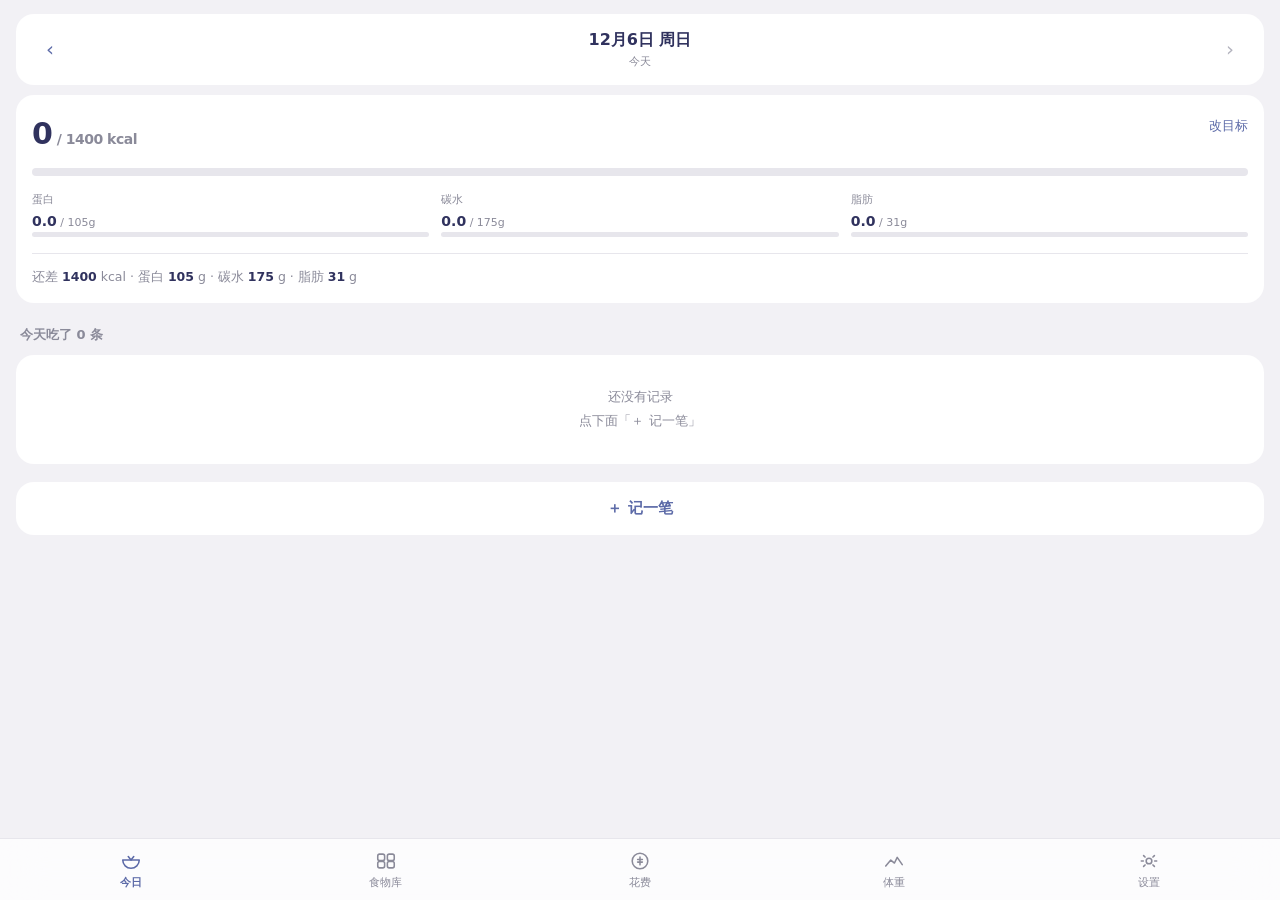
==== index.html @ 5705f9ca "Update index.html" ====
<!DOCTYPE html>
<html lang="zh-CN">
<head>
<meta charset="UTF-8">
<meta name="viewport" content="width=device-width,initial-scale=1,maximum-scale=1,viewport-fit=cover,user-scalable=no">
<meta name="apple-mobile-web-app-capable" content="yes">
<meta name="apple-mobile-web-app-title" content="饮食">
<meta name="theme-color" content="#F2F1F5">
<title>饮食记录</title>
<style>
*{margin:0;padding:0;box-sizing:border-box;-webkit-tap-highlight-color:transparent}
:root{--bg:#F2F1F5;--card:#FFF;--label:#30325E;--sec:#8A8A99;--ter:#B3B3BE;--sep:#E7E6EC;--blue:#5D6BA8;--green:#8FB0A6;--orange:#E9A6B6;--red:#C5637A;--r:18px}
body{background:var(--bg);color:var(--label);font:15px/1.5 -apple-system,BlinkMacSystemFont,"PingFang SC",system-ui,sans-serif;-webkit-font-smoothing:antialiased;padding-bottom:env(safe-area-inset-bottom)}
button,input{font:inherit;-webkit-appearance:none;appearance:none;outline:none;border:none;background:none;color:inherit}
@keyframes in{from{opacity:0;transform:translateY(8px)}to{opacity:1;transform:none}}
@keyframes fade{from{opacity:0}to{opacity:1}}
@keyframes up{from{transform:translateY(100%)}to{transform:none}}
@keyframes popIn{0%{transform:scale(.7);opacity:0}60%{transform:scale(1.06)}100%{transform:scale(1);opacity:1}}
@keyframes riseIn{from{opacity:0;transform:translateY(12px)}to{opacity:1;transform:none}}
@keyframes barGrow{from{width:0}}
@keyframes sweep{from{transform:translateX(-110%)}to{transform:translateX(110%)}}
@keyframes tickIn{0%{transform:scale(.3);opacity:0}55%{transform:scale(1.15)}100%{transform:scale(1);opacity:1}}
@keyframes draw{to{stroke-dashoffset:0}}
.page{display:none;padding:calc(env(safe-area-inset-top) + 14px) 16px 120px}
.page.on{display:block;animation:in .3s cubic-bezier(.22,1,.36,1)}
.tabbar{position:fixed;left:0;right:0;bottom:0;z-index:900;display:flex;padding:6px 4px calc(6px + env(safe-area-inset-bottom));background:rgba(255,255,255,.74);backdrop-filter:blur(22px) saturate(180%);-webkit-backdrop-filter:blur(22px) saturate(180%);border-top:.5px solid var(--sep)}
.tab{flex:1;font-size:11px;color:var(--sec);padding:5px 0 3px;display:flex;flex-direction:column;align-items:center;gap:3px;transition:color .2s}
.tab svg{width:22px;height:22px;fill:none;stroke:currentColor;stroke-width:1.7;stroke-linecap:round;stroke-linejoin:round}
.tab.on{color:var(--blue);font-weight:600}
.tab.on svg{animation:popIn .32s cubic-bezier(.22,1,.36,1)}
.card{background:var(--card);border-radius:var(--r);padding:16px}
.sec{font-size:13px;font-weight:600;color:var(--sec);margin:22px 4px 10px}
.item{background:var(--card);border-radius:var(--r);padding:14px 16px;margin-bottom:10px}
.ih{display:flex;justify-content:space-between;align-items:baseline;gap:10px}
.nm{font-size:16px;font-weight:600;overflow:hidden;text-overflow:ellipsis;white-space:nowrap}
.rt{font-size:15px;font-weight:600;color:var(--blue);font-variant-numeric:tabular-nums;flex-shrink:0}
.sub{font-size:12.5px;color:var(--sec);margin-top:6px;line-height:1.7}
.sub b{color:var(--label)}
.num{font-variant-numeric:tabular-nums}
.addbtn{margin:18px 0 0;padding:15px;text-align:center;background:var(--card);border-radius:var(--r);color:var(--blue);font-weight:600;transition:transform .16s cubic-bezier(.22,1,.36,1)}
.addbtn:active{transform:scale(.94)}
.empty{padding:30px 16px;text-align:center;font-size:13px;color:var(--sec);line-height:1.9}
.list{border-radius:var(--r);overflow:hidden;background:var(--card)}
.bar{height:8px;border-radius:4px;background:var(--sep);overflow:hidden}
.bar>i{display:block;height:100%;border-radius:4px;background:var(--blue);position:relative;overflow:hidden;animation:barGrow .95s cubic-bezier(.22,1,.36,1)}
.bar>i::after{content:'';position:absolute;inset:0;background:linear-gradient(90deg,transparent,rgba(255,255,255,.6),transparent);animation:sweep .95s cubic-bezier(.22,1,.36,1) forwards}
.bar.s{height:5px;border-radius:3px}
.bar.s>i{border-radius:3px}
.mask{position:fixed;inset:0;z-index:999;background:rgba(48,50,94,.28);backdrop-filter:blur(7px);-webkit-backdrop-filter:blur(7px);display:flex;align-items:flex-end;animation:fade .2s}
.mask.center{align-items:center;justify-content:center}
.sheet{width:100%;max-height:90vh;overflow-y:auto;background:var(--bg);border-radius:24px 24px 0 0;animation:up .32s cubic-bezier(.22,1,.36,1);padding-bottom:calc(28px + env(safe-area-inset-bottom))}
.sh{position:sticky;top:0;z-index:2;background:var(--bg);display:flex;justify-content:space-between;align-items:center;padding:16px 18px 10px;font-size:16px}
.sh .t{font-weight:600}
.sh .s{color:var(--blue);font-weight:600}
.sh [data-close]{color:var(--sec)}
.sb{padding:6px 16px 10px}
.dlg{background:var(--bg);border-radius:20px;padding:20px;width:82%;max-width:330px;animation:popIn .28s cubic-bezier(.22,1,.36,1)}
.dlg h3{margin:0 0 16px;font-size:16px}
.dbtns{display:flex;gap:10px;margin-top:18px}
.dbtns button{flex:1;border-radius:12px;padding:13px;background:var(--card);color:var(--sec);transition:transform .16s}
.dbtns button:active{transform:scale(.95)}
.dbtns button.p{background:var(--blue);color:#fff;font-weight:600}
.f{margin-bottom:14px;flex:1;min-width:0}
.f label{display:block;font-size:12px;color:var(--sec);margin:0 0 6px 4px}
.f input{width:100%;background:var(--card);border-radius:12px;padding:12px 14px;font-size:16px;font-variant-numeric:tabular-nums}
.f input::placeholder{color:var(--ter)}
.row{display:flex;gap:10px}
.seg{display:flex;background:var(--card);border-radius:12px;padding:3px}
.seg button{flex:1;padding:9px;border-radius:10px;font-size:15px;color:var(--sec);transition:all .2s}
.seg button.on{background:var(--blue);color:#fff;font-weight:600}
.chips{display:flex;flex-wrap:wrap;gap:8px}
.chip{padding:8px 13px;border-radius:20px;background:var(--card);font-size:13.5px;border:1.5px solid transparent;transition:all .2s}
.chip.on{border-color:var(--blue);color:var(--blue);font-weight:600}
.chip:active{transform:scale(.94)}
.danger{margin-top:22px;padding:14px;text-align:center;color:var(--red);background:var(--card);border-radius:14px;font-weight:600;transition:transform .16s}
.danger:active{transform:scale(.97)}
.dbar{position:relative;display:flex;align-items:center;justify-content:space-between;background:var(--card);border-radius:var(--r);padding:10px 12px;margin-bottom:10px}
.dbar button{font-size:20px;color:var(--blue);width:44px;height:36px}
.dbar button:disabled{color:var(--ter)}
.dbar .d{position:relative;flex:1;text-align:center;font-size:16px;font-weight:600;padding:4px 0}
.dbar .d small{display:block;font-size:11px;color:var(--sec);font-weight:400;margin-top:2px}
.dbar .d input{position:absolute;inset:0;opacity:0;width:100%;height:100%}
.big{font-size:30px;font-weight:600;font-variant-numeric:tabular-nums;letter-spacing:-.5px;animation:popIn .5s cubic-bezier(.22,1,.36,1)}
.goal{font-size:14px;color:var(--sec)}
.mac{display:flex;gap:12px;margin-top:16px}
.mac>div{flex:1;min-width:0}
.mac .t{font-size:11px;color:var(--sec)}
.mac .v{font-size:14px;font-weight:600;margin-top:3px;font-variant-numeric:tabular-nums}
.mac .v em{font-style:normal;font-size:11px;color:var(--sec);font-weight:400}
.swipe{position:relative;overflow:hidden;border-bottom:1px solid var(--sep)}
.list .swipe:last-child{border-bottom:none}
.swipe .db{position:absolute;right:0;top:0;bottom:0;width:80px;background:var(--red);color:#fff;display:flex;align-items:center;justify-content:center;font-size:14px;font-weight:600}
.srow{position:relative;background:var(--card);padding:14px 16px;display:flex;justify-content:space-between;align-items:center;gap:10px;transition:transform .22s cubic-bezier(.22,1,.36,1),background .16s;touch-action:pan-y}
.srow:active{background:rgba(0,0,0,.022)}
.srow .l{min-width:0;flex:1}
.srow .l .n{font-size:15px;font-weight:500;overflow:hidden;text-overflow:ellipsis;white-space:nowrap}
.srow .l .s{font-size:12px;color:var(--sec);margin-top:3px;font-variant-numeric:tabular-nums}
.srow .r{text-align:right;flex-shrink:0}
.srow .r .k{font-size:15px;font-weight:600;font-variant-numeric:tabular-nums}
.srow .r .g{font-size:11px;color:var(--sec)}
.sum{display:flex;gap:12px;margin-bottom:10px}
.sum>div{flex:1;background:var(--card);border-radius:var(--r);padding:16px}
.sum .k{font-size:12px;color:var(--sec)}
.sum .v{font-size:22px;font-weight:600;margin-top:4px;font-variant-numeric:tabular-nums}
.list .swipe,.item,.sum>div{animation:riseIn .42s cubic-bezier(.22,1,.36,1) both}
.tk{display:flex;align-items:center;justify-content:center;width:22px;height:22px;border-radius:50%;background:rgba(255,255,255,.18);animation:tickIn .3s cubic-bezier(.22,1,.36,1);flex-shrink:0}
.tk svg{width:13px;height:13px;fill:none;stroke:#fff;stroke-width:2.4;stroke-linecap:round;stroke-linejoin:round}
.tk svg path{stroke-dasharray:26;stroke-dashoffset:26;animation:draw .4s .1s cubic-bezier(.22,1,.36,1) forwards}
</style>
</head>
<body>
<section class="page on" id="pg-meal"><div id="mealApp"></div></section>
<section class="page" id="pg-food"><div id="foodApp"></div></section>
<section class="page" id="pg-cost"><div id="costApp"></div></section>
<section class="page" id="pg-weight"><div id="weightApp"></div></section>
<section class="page" id="pg-set"><div id="setApp"></div></section>
<nav class="tabbar">
<button class="tab on" data-pg="meal"><svg viewBox="0 0 24 24"><path d="M3 11h18a9 9 0 0 1-18 0Z"/><path d="M9 7.2 12 11l3-3.8"/></svg>今日</button>
<button class="tab" data-pg="food"><svg viewBox="0 0 24 24"><rect x="3" y="4.5" width="7.5" height="7" rx="2"/><rect x="13.5" y="4.5" width="7.5" height="7" rx="2"/><rect x="3" y="12.5" width="7.5" height="7" rx="2"/><rect x="13.5" y="12.5" width="7.5" height="7" rx="2"/></svg>食物库</button>
<button class="tab" data-pg="cost"><svg viewBox="0 0 24 24"><circle cx="12" cy="12" r="8.5"/><path d="M12 7.8v8.4M9.4 10.3h5.2M9.4 13.2h5.2"/></svg>花费</button>
<button class="tab" data-pg="weight"><svg viewBox="0 0 24 24"><path d="M3 17.5 8.5 11l4 3.2L15.5 8 21 16"/></svg>体重</button>
<button class="tab" data-pg="set"><svg viewBox="0 0 24 24"><circle cx="12" cy="12" r="3.1"/><path d="M3.6 12h2.2M18.2 12h2.2M6.1 6.1l1.6 1.6M16.3 16.3l1.6 1.6M17.9 6.1l-1.6 1.6M7.7 16.3l-1.6 1.6"/></svg>设置</button>
</nav>
<script>
const $=(s,r)=>(r||document).querySelector(s),$$=(s,r)=>[...(r||document).querySelectorAll(s)];
const num=v=>{const n=parseFloat(v);return isFinite(n)?n:0};
const esc=s=>String(s==null?'':s).replace(/[&<>"']/g,c=>({'&':'&amp;','<':'&lt;','>':'&gt;','"':'&quot;',"'":'&#39;'}[c]));
const uid=p=>(p||'x')+Date.now().toString(36)+Math.random().toString(36).slice(2,6);
const iso=d=>d.getFullYear()+'-'+String(d.getMonth()+1).padStart(2,'0')+'-'+String(d.getDate()).padStart(2,'0');
const TODAY=()=>iso(new Date());
const addDays=(s,n)=>{const d=new Date(s+'T00:00:00');d.setDate(d.getDate()+n);return iso(d)};
const pISO=s=>{const a=s.split('-').map(Number);return new Date(a[0],a[1]-1,a[2])};
const WD='日一二三四五六';
const LS={g(k,d){try{const v=JSON.parse(localStorage.getItem('diet::'+k));return v==null?d:v}catch(e){return d}},s(k,v){try{localStorage.setItem('diet::'+k,JSON.stringify(v))}catch(e){}}};
const DEF=[{n:'米饭(熟)',k:116,p:2.6,c:25.9,f:0.3},{n:'鸡胸肉',k:133,p:24.6,c:1,f:3},{n:'鸡蛋',k:144,p:13.3,c:2.8,f:8.8},{n:'全麦面包',k:265,p:9,c:49,f:3.2}];
const DB={foods:LS.g('foods',null),logs:LS.g('logs',[]),cost:LS.g('cost',[]),weights:LS.g('weights',[]),target:LS.g('target',null),profile:LS.g('profile',null)};
if(!Array.isArray(DB.foods)||!DB.foods.length){DB.foods=DEF.map(f=>Object.assign({id:uid('f'),fav:false},f));LS.s('foods',DB.foods)}
if(!DB.target)DB.target={kcal:1400,protein:105,carb:175,fat:31};
if(!DB.profile)DB.profile={height:160,age:25,sex:'f',act:8,minutes:0};

function toast(m,ms){ms=ms||1600;const e=document.createElement('div');e.innerHTML='<span class="tk"><svg viewBox="0 0 24 24"><path d="M5 12.5 10 17.5 19 7.5"/></svg></span>'+esc(m);e.style.cssText='position:fixed;left:50%;bottom:100px;transform:translateX(-50%);z-index:2000;display:flex;align-items:center;gap:9px;background:rgba(48,50,94,.92);color:#fff;font-size:14px;padding:10px 18px 10px 12px;border-radius:22px;max-width:80%;pointer-events:none;animation:riseIn .28s cubic-bezier(.22,1,.36,1)';document.body.appendChild(e);setTimeout(()=>{e.style.transition='opacity .25s';e.style.opacity='0'},ms-250);setTimeout(()=>e.remove(),ms)}
function sheet(html){const m=document.createElement('div');m.className='mask';m.innerHTML='<div class="sheet">'+html+'</div>';document.body.appendChild(m);const close=()=>m.remove();m.onclick=e=>{if(e.target===m)close()};$$('[data-close]',m).forEach(b=>b.onclick=close);return{el:m,close,q:s=>m.querySelector(s),qa:s=>$$(s,m)}}
function dlg(html){const m=document.createElement('div');m.className='mask center';m.innerHTML='<div class="dlg">'+html+'</div>';document.body.appendChild(m);const close=()=>m.remove();m.onclick=e=>{if(e.target===m)close()};$$('[data-close]',m).forEach(b=>b.onclick=close);return{el:m,close,q:s=>m.querySelector(s)}}
function swipe(el){let x0=0,y0=0,dx=0,op=false,lk=null;el.addEventListener('touchstart',e=>{if(window.__row&&window.__row!==el)window.__row.style.transform='';x0=e.touches[0].clientX;y0=e.touches[0].clientY;dx=0;lk=null;el.style.transition='none'},{passive:true});el.addEventListener('touchmove',e=>{const mx=e.touches[0].clientX-x0,my=e.touches[0].clientY-y0;if(lk===null)lk=Math.abs(mx)>Math.abs(my)+3?'x':'y';if(lk!=='x')return;dx=Math.max(-96,Math.min(0,op?mx-80:mx));el.style.transform='translateX('+dx+'px)'},{passive:true});el.addEventListener('touchend',()=>{el.style.transition='';op=dx<-40;el.style.transform=op?'translateX(-80px)':'';window.__row=op?el:(window.__row===el?null:window.__row)})}
function go(pg){$$('.page').forEach(p=>p.classList.toggle('on',p.id==='pg-'+pg));$$('.tab').forEach(b=>b.classList.toggle('on',b.dataset.pg===pg));({meal:renderMeal,food:renderFood,cost:renderCost,weight:renderWeight,set:renderSet}[pg]||function(){})();scrollTo(0,0)}
$$('.tab').forEach(b=>b.onclick=()=>go(b.dataset.pg));
let __prevK=0;
function animateBig(){const el=$('#mealApp .big');if(!el||!el.firstChild)return;const node=el.firstChild,to=parseFloat(node.nodeValue);if(!isFinite(to))return;const from=__prevK;__prevK=to;if(Math.abs(to-from)<1)return;const t0=performance.now(),dur=550;(function step(now){const p=Math.min(1,(now-t0)/dur),e=1-Math.pow(1-p,3);node.nodeValue=String(Math.round(from+(to-from)*e));if(p<1)requestAnimationFrame(step);else node.nodeValue=String(Math.round(to))})(t0)}
function stagger(){$$('.list .swipe,.item,.sum>div').forEach((el,i)=>{el.style.animationDelay=Math.min(i*30,280)+'ms'})}

let mDate=TODAY();
const of=d=>DB.logs.filter(l=>l.date===d);
function tot(d){const t={k:0,p:0,c:0,f:0};of(d).forEach(l=>{const r=num(l.gram)/100;t.k+=num(l.k)*r;t.p+=num(l.p)*r;t.c+=num(l.c)*r;t.f+=num(l.f)*r});return t}
function macCell(n,v,g,c){const p=g>0?Math.min(100,v/g*100):0;return '<div><div class="t">'+n+'</div><div class="v">'+v.toFixed(1)+'<em> / '+g+'g</em></div><div class="bar s"><i style="width:'+p+'%;background:'+c+'"></i></div></div>'}
function renderMeal(){
  const b=$('#mealApp');if(!b)return;if(window.__row){window.__row.style.transform='';window.__row=null}
  const t=DB.target,tt=tot(mDate),L=of(mDate),d=pISO(mDate),isT=mDate===TODAY();
  const pc=(a,c)=>c>0?Math.min(100,a/c*100):0;
  b.innerHTML='<div class="dbar"><button id="pv">‹</button><div class="d">'+(d.getMonth()+1)+'月'+d.getDate()+'日 周'+WD[d.getDay()]+'<small>'+(isT?'今天':'补录中')+'</small><input type="date" id="dp" value="'+mDate+'" max="'+TODAY()+'"></div><button id="nx"'+(isT?' disabled':'')+'>›</button></div>'
  +'<div class="card"><div style="display:flex;justify-content:space-between;align-items:flex-start"><div class="big">'+tt.k.toFixed(0)+'<span class="goal"> / '+t.kcal+' kcal</span></div><button id="etgt" style="color:var(--blue);font-size:12.5px;padding:6px 0 6px 10px">改目标</button></div>'
  +'<div class="bar" style="margin-top:12px"><i style="width:'+pc(tt.k,t.kcal)+'%;background:'+(tt.k>t.kcal?'var(--red)':'var(--blue)')+'"></i></div>'
  +'<div class="mac">'+macCell('蛋白',tt.p,t.protein,'var(--blue)')+macCell('碳水',tt.c,t.carb,'var(--green)')+macCell('脂肪',tt.f,t.fat,'var(--orange)')+'</div>'
  +'<div class="sub" style="margin-top:16px;padding-top:12px;border-top:1px solid var(--sep)">还差 <b>'+Math.max(0,t.kcal-tt.k).toFixed(0)+'</b> kcal · 蛋白 <b>'+Math.max(0,t.protein-tt.p).toFixed(0)+'</b> g · 碳水 <b>'+Math.max(0,t.carb-tt.c).toFixed(0)+'</b> g · 脂肪 <b>'+Math.max(0,t.fat-tt.f).toFixed(0)+'</b> g</div></div>'
  +'<div class="sec">'+(isT?'今天':'这天')+'吃了 '+L.length+' 条</div><div class="list">'
  +(L.length?L.map(l=>{const r=num(l.gram)/100;return '<div class="swipe"><div class="db" data-del="'+l.id+'">删除</div><div class="srow" data-r="'+l.id+'"><div class="l"><div class="n">'+esc(l.name)+'</div><div class="s">'+num(l.gram)+'g · 蛋白 '+(num(l.p)*r).toFixed(1)+' · 碳水 '+(num(l.c)*r).toFixed(1)+' · 脂肪 '+(num(l.f)*r).toFixed(1)+'</div></div><div class="r"><div class="k">'+(num(l.k)*r).toFixed(0)+'</div><div class="g">kcal</div></div></div></div>'}).join(''):'<div class="empty">还没有记录<br>点下面「＋ 记一笔」</div>')
  +'</div><div class="addbtn" id="madd">＋ 记一笔</div>';
  $('#pv').onclick=()=>{mDate=addDays(mDate,-1);renderMeal()};
  const nx=$('#nx');if(nx)nx.onclick=()=>{const n=addDays(mDate,1);if(n<=TODAY()){mDate=n;renderMeal()}};
  $('#dp').onchange=e=>{if(e.target.value&&e.target.value<=TODAY()){mDate=e.target.value;renderMeal()}};
  $('#madd').onclick=()=>mealEditor(null);$('#etgt').onclick=tgtEditor;
  $$('[data-del]',b).forEach(e=>e.onclick=()=>{DB.logs=DB.logs.filter(x=>x.id!==e.dataset.del);LS.s('logs',DB.logs);renderMeal();toast('已删除')});
  $$('.srow',b).forEach(e=>{swipe(e);e.onclick=()=>{if(!window.__row)mealEditor(e.dataset.r)}});
  stagger();animateBig();
}
function mealEditor(id){
  const ed=id?DB.logs.find(x=>x.id===id):null,d=ed||{name:'',gram:'',k:'',p:'',c:'',f:''};
  const ch=DB.foods.slice().sort((a,b)=>(b.fav?1:0)-(a.fav?1:0)).slice(0,12);
  const s=sheet('<div class="sh"><button data-close>取消</button><span class="t">'+(ed?'编辑记录':'记一笔')+'</span><span class="s" id="ok">保存</span></div><div class="sb">'
  +(ch.length?'<div class="f"><label>食物库（点一下自动填）</label><div class="chips">'+ch.map(f=>'<div class="chip" data-f="'+f.id+'">'+esc(f.n)+'</div>').join('')+'</div></div>':'')
  +'<div class="f"><label>吃了什么</label><input id="a_name" placeholder="名称" value="'+esc(d.name)+'"></div>'
  +'<div class="f"><label>克数</label><input id="a_gram" type="number" inputmode="decimal" placeholder="150" value="'+esc(d.gram)+'"></div>'
  +'<div class="sec" style="margin:16px 4px 10px">每 100g 营养</div>'
  +'<div class="row"><div class="f"><label>热量 kcal</label><input id="a_k" type="number" inputmode="decimal" value="'+esc(d.k)+'"></div><div class="f"><label>蛋白 g</label><input id="a_p" type="number" inputmode="decimal" value="'+esc(d.p)+'"></div></div>'
  +'<div class="row"><div class="f"><label>碳水 g</label><input id="a_c" type="number" inputmode="decimal" value="'+esc(d.c)+'"></div><div class="f"><label>脂肪 g</label><input id="a_f" type="number" inputmode="decimal" value="'+esc(d.f)+'"></div></div>'
  +(ed?'<div class="danger" id="del">删除这条记录</div>':'<div class="chips" style="margin-top:2px"><div class="chip on" id="keep">✓ 存进食物库</div></div>')+'</div>');
  let keep=true,pid=null;
  const kp=$('#keep',s.el);if(kp)kp.onclick=()=>{keep=!keep;kp.classList.toggle('on',keep)};
  s.qa('.chip[data-f]').forEach(c=>c.onclick=()=>{s.qa('.chip[data-f]').forEach(x=>x.classList.remove('on'));c.classList.add('on');const f=DB.foods.find(x=>x.id===c.dataset.f);if(!f)return;pid=f.id;s.q('#a_name').value=f.n;s.q('#a_k').value=num(f.k);s.q('#a_p').value=num(f.p);s.q('#a_c').value=num(f.c);s.q('#a_f').value=num(f.f);if(!s.q('#a_gram').value)s.q('#a_gram').value=100});
  $('#ok',s.el).onclick=()=>{
    const name=s.q('#a_name').value.trim()||'未命名',gram=num(s.q('#a_gram').value);
    if(gram<=0){s.q('#a_gram').focus();toast('填一下克数');return}
    const o={id:ed?ed.id:uid('m'),date:ed?ed.date:mDate,name:name,gram:gram,k:num(s.q('#a_k').value),p:num(s.q('#a_p').value),c:num(s.q('#a_c').value),f:num(s.q('#a_f').value)};
    if(ed)DB.logs[DB.logs.findIndex(x=>x.id===ed.id)]=o;else DB.logs.push(o);
    if(!ed&&keep&&!pid){const ex=DB.foods.find(x=>x.n===name);if(ex){ex.k=o.k;ex.p=o.p;ex.c=o.c;ex.f=o.f}else DB.foods.push({id:uid('f'),n:name,k:o.k,p:o.p,c:o.c,f:o.f,fav:false})}
    LS.s('logs',DB.logs);LS.s('foods',DB.foods);s.close();renderMeal();toast(ed?'已保存':'已记下')};
  const dl=$('#del',s.el);if(dl)dl.onclick=()=>{DB.logs=DB.logs.filter(x=>x.id!==ed.id);LS.s('logs',DB.logs);s.close();renderMeal();toast('已删除')};
}
function tgtEditor(){
  const t=DB.target;
  const s=dlg('<h3>每日目标</h3><div class="f"><label>热量 kcal</label><input id="t_k" type="number" inputmode="decimal" value="'+t.kcal+'"></div>'
  +'<div class="row"><div class="f"><label>蛋白 g</label><input id="t_p" type="number" inputmode="decimal" value="'+t.protein+'"></div><div class="f"><label>碳水 g</label><input id="t_c" type="number" inputmode="decimal" value="'+t.carb+'"></div></div>'
  +'<div class="f"><label>脂肪 g</label><input id="t_f" type="number" inputmode="decimal" value="'+t.fat+'"></div>'
  +'<div class="dbtns"><button data-close>取消</button><button class="p" id="ok">保存</button></div>');
  $('#ok',s.el).onclick=()=>{DB.target={kcal:num(s.q('#t_k').value)||1400,protein:num(s.q('#t_p').value)||105,carb:num(s.q('#t_c').value)||175,fat:num(s.q('#t_f').value)||31};LS.s('target',DB.target);s.close();renderMeal();toast('目标已更新')};
}

let fq='';
function renderFood(){
  const b=$('#foodApp');if(!b)return;if(window.__row){window.__row.style.transform='';window.__row=null}
  b.innerHTML='<div style="margin-bottom:14px"><input id="fq" placeholder="搜索食物" value="'+esc(fq)+'" style="width:100%;background:var(--card);border-radius:14px;padding:13px 16px;font-size:16px"></div><div class="sec" id="fc"></div><div class="list" id="fl"></div><div class="addbtn" id="fadd">＋ 添加食物</div>';
  $('#fq',b).oninput=e=>{fq=e.target.value;paintFood()};
  $('#fadd',b).onclick=()=>foodEditor(null);
  paintFood();
}
function paintFood(){
  const q=fq.trim().toLowerCase();let L=DB.foods.slice();
  if(q)L=L.filter(f=>String(f.n||'').toLowerCase().indexOf(q)>=0);
  L.sort((a,b)=>(b.fav?1:0)-(a.fav?1:0)||String(a.n).localeCompare(String(b.n),'zh'));
  $('#fc').textContent=q?'找到 '+L.length+' 种':'共 '+DB.foods.length+' 种 ｜ 收藏 '+DB.foods.filter(f=>f.fav).length;
  const w=$('#fl');
  if(!L.length){w.innerHTML='<div class="empty">没找到<br>换个词，或点下面添加</div>';return}
  w.innerHTML=L.map(f=>'<div class="swipe"><div class="db" data-del="'+f.id+'">删除</div><div class="srow" data-r="'+f.id+'"><div class="l"><div class="n">'+(f.fav?'★ ':'')+esc(f.n)+'</div><div class="s">蛋白 '+num(f.p)+' · 碳水 '+num(f.c)+' · 脂肪 '+num(f.f)+'</div></div><div class="r"><div class="k">'+num(f.k)+'</div><div class="g">kcal/100g</div></div></div></div>').join('');
  $$('[data-del]',w).forEach(e=>e.onclick=()=>{DB.foods=DB.foods.filter(x=>x.id!==e.dataset.del);LS.s('foods',DB.foods);renderFood();toast('已删除')});
  $$('.srow',w).forEach(e=>{swipe(e);e.onclick=()=>{if(!window.__row)foodEditor(e.dataset.r)}});
  stagger();
}
function foodEditor(id){
  const ed=id?DB.foods.find(f=>f.id===id):null,d=ed||{n:'',k:'',p:'',c:'',f:'',fav:false},fv=v=>(v==null||v==='')?'':v;
  const s=sheet('<div class="sh"><button data-close>取消</button><span class="t">'+(ed?'编辑食物':'添加食物')+'</span><span class="s" id="ok">保存</span></div><div class="sb">'
  +'<div class="f"><label>名称</label><input id="e_n" placeholder="燕麦片" value="'+esc(d.n)+'"></div>'
  +'<div class="sec" style="margin:16px 4px 10px">每 100g 营养</div>'
  +'<div class="row"><div class="f"><label>热量 kcal</label><input id="e_k" type="number" inputmode="decimal" value="'+fv(d.k)+'"></div><div class="f"><label>蛋白 g</label><input id="e_p" type="number" inputmode="decimal" value="'+fv(d.p)+'"></div></div>'
  +'<div class="row"><div class="f"><label>碳水 g</label><input id="e_c" type="number" inputmode="decimal" value="'+fv(d.c)+'"></div><div class="f"><label>脂肪 g</label><input id="e_f" type="number" inputmode="decimal" value="'+fv(d.f)+'"></div></div>'
  +'<div class="chips" style="margin-top:2px"><div class="chip'+(d.fav?' on':'')+'" id="fav">★ 收藏</div></div>'
  +(ed?'<div class="danger" id="del">删除食物</div>':'')+'</div>');
  let fav=!!d.fav;$('#fav',s.el).onclick=()=>{fav=!fav;$('#fav',s.el).classList.toggle('on',fav)};
  $('#ok',s.el).onclick=()=>{const name=s.q('#e_n').value.trim();if(!name){s.q('#e_n').focus();toast('填个名称');return}const o={id:ed?ed.id:uid('f'),n:name,k:num(s.q('#e_k').value),p:num(s.q('#e_p').value),c:num(s.q('#e_c').value),f:num(s.q('#e_f').value),fav:fav};if(ed)DB.foods[DB.foods.findIndex(x=>x.id===ed.id)]=o;else DB.foods.push(o);LS.s('foods',DB.foods);s.close();renderFood();toast(ed?'已保存':'已添加')};
  const dl=$('#del',s.el);if(dl)dl.onclick=()=>{DB.foods=DB.foods.filter(x=>x.id!==ed.id);LS.s('foods',DB.foods);s.close();renderFood();toast('已删除')};
}

function calc(it){const pg=num(it.packGram),pcn=num(it.packCount)||1,daily=num(it.dailyGram),total=pg*pcn;const unit=it.priceMode==='pack'?(pg>0?num(it.pricePerPack)/pg:0):num(it.pricePer100g)/100;const perDay=unit*daily,stock=(it.stockGram===''||it.stockGram==null)?total:num(it.stockGram);return{pg:pg,pcn:pcn,daily:daily,total:total,unit100:unit*100,perDay:perDay,perMonth:perDay*30,stock:stock,daysTotal:daily>0?total/daily:0,daysLeft:daily>0?stock/daily:0}}
function renderCost(){
  const b=$('#costApp');if(!b)return;
  const rows=DB.cost.map(it=>Object.assign({},it,calc(it)));
  const pd=rows.reduce((s,r)=>s+r.perDay,0);
  const low=rows.filter(r=>r.daily>0&&r.daysLeft<7).sort((a,c)=>a.daysLeft-c.daysLeft);
  let h='<div class="sum"><div><div class="k">每天成本</div><div class="v">¥'+pd.toFixed(2)+'</div></div><div><div class="k">每月成本</div><div class="v">¥'+(pd*30).toFixed(0)+'</div></div></div>';
  if(low.length){h+='<div class="sec">库存倒计时</div>';low.forEach(r=>{h+='<div class="item"><div class="ih"><div class="nm">'+esc(r.name)+'</div><div class="rt" style="color:var(--red)">剩 '+r.daysLeft.toFixed(0)+' 天</div></div><div class="sub">还剩 <b>'+r.stock.toFixed(0)+'</b> g ｜ 每天 '+r.daily+' g</div><div class="bar s" style="margin-top:10px"><i style="width:'+Math.max(3,Math.min(100,r.daysLeft/30*100))+'%;background:var(--red)"></i></div></div>'})}
  h+='<div class="sec">商品（'+DB.cost.length+'）</div>';
  if(!rows.length){h+='<div class="list"><div class="empty">还没有商品<br>点下面「＋ 添加商品」</div></div>'}
  else{h+='<div class="list">'+rows.map(r=>{const m=r.priceMode==='pack'?'¥'+num(r.pricePerPack)+' / 包 · 每包 '+r.pg+'g':'¥'+num(r.pricePer100g)+' / 100g';const nut=(num(r.kcal)||num(r.protein)||num(r.carb)||num(r.fat))?'<br>每100g：'+num(r.kcal)+' kcal · 蛋白 '+num(r.protein)+' · 碳水 '+num(r.carb)+' · 脂肪 '+num(r.fat):'';return '<div class="srow" data-c="'+r.id+'" style="align-items:flex-start"><div class="l"><div class="n">'+esc(r.name)+'</div><div class="s">'+m+' ｜ 折合 ¥'+r.unit100.toFixed(2)+'/100g<br>'+r.pg+'g × '+r.pcn+' 包 = '+r.total+'g ｜ 每天 '+r.daily+'g<br>整批能吃 <b>'+r.daysTotal.toFixed(0)+'</b> 天 ｜ 每月 <b>¥'+r.perMonth.toFixed(0)+'</b>'+nut+'</div></div><div class="r"><div class="k">¥'+r.perDay.toFixed(2)+'</div><div class="g">/天</div></div></div>'}).join('')+'</div>'}
  h+='<div class="addbtn" id="cadd">＋ 添加商品</div>';
  b.innerHTML=h;
  $('#cadd',b).onclick=()=>costEditor(null);
  $$('[data-c]',b).forEach(e=>e.onclick=()=>costEditor(e.dataset.c));
  $$('#costApp .list>.srow',b).forEach((e,i)=>e.style.animation='riseIn .42s cubic-bezier(.22,1,.36,1) both '+(Math.min(i*30,280))+'ms');
}
function costEditor(id){
  const ed=id?DB.cost.find(x=>x.id===id):null;
  const d=ed||{name:'',priceMode:'gram',pricePer100g:'',pricePerPack:'',packGram:'',packCount:1,dailyGram:'',stockGram:'',kcal:'',protein:'',carb:'',fat:''};
  const fv=v=>(v==null||v==='')?'':v,isP=d.priceMode==='pack';
  const s=sheet('<div class="sh"><button data-close>取消</button><span class="t">'+(ed?'编辑商品':'添加商品')+'</span><span class="s" id="ok">保存</span></div><div class="sb">'
  +'<div class="f"><label>名称</label><input id="c_name" placeholder="散装面包" value="'+esc(d.name)+'"></div>'
  +'<div class="f"><label>计价方式</label><div class="seg"><button data-m="gram" class="'+(isP?'':'on')+'">按克</button><button data-m="pack" class="'+(isP?'on':'')+'">按包</button></div></div>'
  +'<div class="f" id="gB"'+(isP?' style="display:none"':'')+'><label>价格（元 / 100g）</label><input id="c_u" type="number" inputmode="decimal" placeholder="12.5" value="'+fv(d.pricePer100g)+'"></div>'
  +'<div class="f" id="pB"'+(isP?'':' style="display:none"')+'><label>价格（元 / 包）</label><input id="c_pp" type="number" inputmode="decimal" placeholder="15" value="'+fv(d.pricePerPack)+'"></div>'
  +'<div class="row"><div class="f"><label>每包多少克</label><input id="c_pg" type="number" inputmode="decimal" placeholder="200" value="'+fv(d.packGram)+'"></div><div class="f"><label>分成几包</label><input id="c_pc" type="number" inputmode="decimal" placeholder="4" value="'+fv(d.packCount)+'"></div></div>'
  +'<div class="f"><label>每天吃多少克</label><input id="c_d" type="number" inputmode="decimal" placeholder="50" value="'+fv(d.dailyGram)+'"></div>'
  +'<div class="f"><label>现在还剩多少克（留空＝满）</label><input id="c_st" type="number" inputmode="decimal" value="'+fv(d.stockGram)+'"></div>'
  +'<div class="sec" style="margin:18px 4px 10px">营养成分（每 100g）</div>'
  +'<div class="row"><div class="f"><label>热量 kcal</label><input id="c_k" type="number" inputmode="decimal" value="'+fv(d.kcal)+'"></div><div class="f"><label>蛋白 g</label><input id="c_p" type="number" inputmode="decimal" value="'+fv(d.protein)+'"></div></div>'
  +'<div class="row"><div class="f"><label>碳水 g</label><input id="c_c" type="number" inputmode="decimal" value="'+fv(d.carb)+'"></div><div class="f"><label>脂肪 g</label><input id="c_f" type="number" inputmode="decimal" value="'+fv(d.fat)+'"></div></div>'
  +(ed?'<div class="danger" id="del">删除商品</div>':'')+'</div>');
  let m=d.priceMode;
  s.qa('.seg button').forEach(x=>x.onclick=()=>{m=x.dataset.m;s.qa('.seg button').forEach(y=>y.classList.toggle('on',y===x));s.q('#gB').style.display=m==='pack'?'none':'';s.q('#pB').style.display=m==='pack'?'':'none'});
  $('#ok',s.el).onclick=()=>{const o={id:ed?ed.id:uid('c'),name:s.q('#c_name').value.trim()||'未命名',priceMode:m,pricePer100g:s.q('#c_u').value.trim(),pricePerPack:s.q('#c_pp').value.trim(),packGram:s.q('#c_pg').value.trim(),packCount:s.q('#c_pc').value.trim()||1,dailyGram:s.q('#c_d').value.trim(),stockGram:s.q('#c_st').value.trim(),kcal:s.q('#c_k').value.trim(),protein:s.q('#c_p').value.trim(),carb:s.q('#c_c').value.trim(),fat:s.q('#c_f').value.trim()};if(ed)DB.cost[DB.cost.findIndex(x=>x.id===ed.id)]=o;else DB.cost.push(o);LS.s('cost',DB.cost);s.close();renderCost();toast(ed?'已保存':'已添加')};
  const dl=$('#del',s.el);if(dl)dl.onclick=()=>{DB.cost=DB.cost.filter(x=>x.id!==ed.id);LS.s('cost',DB.cost);s.close();renderCost();toast('已删除')};
}

function bmiOf(kg){const h=num(DB.profile.height)/100;return h>0?kg/(h*h):0}
function bmiL(v){if(!v)return'';if(v<18.5)return'偏瘦';if(v<24)return'正常';if(v<28)return'偏胖';return'肥胖'}
function wkFb(){
  const ws=DB.weights.slice().sort((a,b)=>a.date<b.date?-1:1);if(ws.length<2)return null;
  const last=ws[ws.length-1],goal=addDays(last.date,-7);let prev=null;
  for(let i=ws.length-2;i>=0;i--){if(ws[i].date<=goal){prev=ws[i];break}}
  if(!prev)prev=ws[0];if(!prev||prev.date===last.date)return null;
  const days=Math.max(1,Math.round((pISO(last.date)-pISO(prev.date))/86400000));
  const dKg=prev.kg-last.kg,wk=prev.kg>0?(dKg/prev.kg)/days*7:0;
  let kind,title,msg,sug=null;
  if(wk>=0.01){kind='warn';title='降得太快了';msg='每周降 '+(wk*100).toFixed(1)+'%，超过 1%。按规则：保持当前目标，别急着减。'}
  else if(wk>=0.005){kind='ok';title='节奏刚好';msg='每周降 '+(wk*100).toFixed(1)+'%，落在 0.5%–1%。按规则：保持不变，继续。'}
  else{kind='slow';title='掉得有点慢';const nc=Math.max(80,num(DB.target.carb)-20);sug=nc;msg=(dKg>0?'每周只降 ':'体重没降，')+(Math.abs(wk)*100).toFixed(1)+'%，不足 0.5%。按规则：碳水 −20g → <b>'+nc+'g</b>（蛋白脂肪不动）。'+(num(DB.target.carb)<=80?' 已在下限 80g，不再减了。':'')}
  return{last:last,prev:prev,days:days,dKg:dKg,wk:wk,kind:kind,title:title,msg:msg,sug:sug};
}
function trend(cv,pts){
  const dpr=window.devicePixelRatio||1,w=cv.clientWidth||300,h=150;
  cv.width=Math.round(w*dpr);cv.height=Math.round(h*dpr);cv.style.height=h+'px';
  const g=cv.getContext('2d');g.setTransform(dpr,0,0,dpr,0,0);
  if(pts.length<2){g.clearRect(0,0,w,h);g.fillStyle='#B3B3BE';g.font='13px -apple-system,sans-serif';g.textAlign='center';g.fillText('记两次以上就能看到趋势',w/2,h/2);return}
  const pad=24,iw=w-pad*2,ih=h-pad*2,ks=pts.map(p=>p.kg);
  let mn=Math.min.apply(null,ks),mx=Math.max.apply(null,ks);
  if(mx-mn<1){const m=(mx+mn)/2;mn=m-.5;mx=m+.5}
  const X=i=>pad+iw*i/(pts.length-1),Y=v=>pad+ih*(1-(v-mn)/(mx-mn));
  const t0=performance.now(),DUR=800;
  (function frame(now){
    const raw=Math.min(1,(now-t0)/DUR),p=1-Math.pow(1-raw,3);
    g.clearRect(0,0,w,h);
    g.save();g.beginPath();g.rect(0,0,pad+iw*p+10,h);g.clip();
    const lg=g.createLinearGradient(0,pad,0,pad+ih);lg.addColorStop(0,'rgba(93,107,168,.2)');lg.addColorStop(1,'rgba(93,107,168,0)');
    g.beginPath();g.moveTo(X(0),Y(pts[0].kg));pts.forEach((pt,i)=>{if(i)g.lineTo(X(i),Y(pt.kg))});
    g.lineTo(X(pts.length-1),pad+ih);g.lineTo(X(0),pad+ih);g.closePath();g.fillStyle=lg;g.fill();
    g.beginPath();g.moveTo(X(0),Y(pts[0].kg));pts.forEach((pt,i)=>{if(i)g.lineTo(X(i),Y(pt.kg))});
    g.strokeStyle='#5D6BA8';g.lineWidth=2.2;g.lineJoin='round';g.lineCap='round';g.stroke();
    pts.forEach((pt,i)=>{if(pts.length>14&&i!==pts.length-1&&i%2)return;const L=i===pts.length-1;g.beginPath();g.arc(X(i),Y(pt.kg),L?4.5:2.8,0,Math.PI*2);g.fillStyle=L?'#5D6BA8':'#fff';g.fill();if(!L){g.strokeStyle='#5D6BA8';g.lineWidth=2;g.stroke()}});
    g.restore();
    g.fillStyle='#8A8A99';g.font='11px -apple-system,sans-serif';g.textAlign='left';
    g.fillText(mx.toFixed(1),pad-6,pad-8);g.fillText(mn.toFixed(1),pad-6,pad+ih+14);
    if(raw<1)requestAnimationFrame(frame);
  })(t0);
}
function renderWeight(){
  const b=$('#weightApp');if(!b)return;if(window.__row){window.__row.style.transform='';window.__row=null}
  const ws=DB.weights.slice().sort((a,c)=>a.date<c.date?-1:1),last=ws[ws.length-1],fb=wkFb();
  const cur=last?num(last.kg):0,bmi=cur?bmiOf(cur):0;
  let h='<div class="card"><div class="sub" style="margin:0 0 4px">当前体重</div><div style="display:flex;justify-content:space-between;align-items:flex-end"><div class="big">'+(cur?cur.toFixed(1):'—')+'<span class="goal"> kg</span></div><div class="sub" style="margin:0">'+(last?last.date:'还没记过')+'</div></div>';
  if(bmi)h+='<div class="sub" style="margin-top:14px;padding-top:12px;border-top:1px solid var(--sep)">BMI <b>'+bmi.toFixed(1)+'</b> ｜ '+bmiL(bmi)+'<span style="color:var(--ter)"> （身高 '+num(DB.profile.height)+' cm）</span></div>';
  h+='</div>';
  if(fb){const cc=fb.kind==='ok'?'var(--green)':'var(--red)';const bg=fb.kind==='ok'?'rgba(143,176,166,.14)':fb.kind==='warn'?'rgba(197,99,122,.1)':'rgba(233,166,182,.18)';h+='<div class="sec">7 天反馈</div><div class="item" style="background:'+bg+'"><div class="ih"><div class="nm" style="color:'+cc+'">'+fb.title+'</div><div class="rt" style="color:'+cc+'">'+(fb.dKg>=0?'−':'+')+Math.abs(fb.dKg).toFixed(1)+' kg</div></div><div class="sub">对比 '+fb.prev.date+'（'+fb.prev.kg+' kg）· 间隔 '+fb.days+' 天<br>'+fb.msg+'</div><div class="sub">当前目标：'+DB.target.kcal+' kcal ｜ 碳水 '+DB.target.carb+' g</div>'+(fb.sug!=null&&fb.sug<num(DB.target.carb)?'<div class="addbtn" id="w_ap" style="margin-top:14px;background:rgba(255,255,255,.72);padding:12px">应用：碳水改为 '+fb.sug+' g</div>':'')+'</div>'}
  h+='<div class="sec">趋势</div><div class="card"><canvas id="w_cv" style="width:100%;display:block"></canvas></div>';
  h+='<div class="sec">记录（'+ws.length+'）</div><div class="list">'+(ws.length?ws.slice().reverse().map(w=>'<div class="swipe"><div class="db" data-del="'+w.id+'">删除</div><div class="srow" data-r="'+w.id+'"><div class="l"><div class="n">'+num(w.kg).toFixed(1)+' kg</div><div class="s">'+w.date+(w.note?' · '+esc(w.note):'')+'</div></div><div class="r"><div class="g">BMI '+(bmiOf(num(w.kg))?bmiOf(num(w.kg)).toFixed(1):'—')+'</div></div></div></div>').join(''):'<div class="empty">还没有记录<br>点下面「＋ 记体重」</div>')+'</div><div class="addbtn" id="wadd">＋ 记体重</div>';
  b.innerHTML=h;
  const cv=$('#w_cv',b);if(cv){const pts=ws.slice(-30).map(w=>({date:w.date,kg:num(w.kg)})).filter(p=>p.kg>0);requestAnimationFrame(()=>trend(cv,pts))}
  const ap=$('#w_ap',b);if(ap)ap.onclick=()=>{DB.target.carb=fb.sug;DB.target.kcal=Math.max(0,num(DB.target.kcal)-80);LS.s('target',DB.target);renderWeight();toast('碳水已改为 '+fb.sug+' g')};
  $('#wadd',b).onclick=()=>weightEditor(null);
  $$('[data-del]',b).forEach(e=>e.onclick=()=>{DB.weights=DB.weights.filter(x=>x.id!==e.dataset.del);LS.s('weights',DB.weights);renderWeight();toast('已删除')});
  $$('.srow',b).forEach(e=>{swipe(e);e.onclick=()=>{if(!window.__row)weightEditor(e.dataset.r)}});
  stagger();
}
function weightEditor(id){
  const ed=id?DB.weights.find(x=>x.id===id):null;
  const so=DB.weights.slice().sort((a,c)=>a.date<c.date?-1:1),last=so[so.length-1];
  const d=ed||{date:TODAY(),kg:'',note:''};
  const s=sheet('<div class="sh"><button data-close>取消</button><span class="t">'+(ed?'编辑体重':'记体重')+'</span><span class="s" id="ok">保存</span></div><div class="sb">'
  +'<div class="f"><label>日期</label><input id="w_dt" type="date" value="'+d.date+'" max="'+TODAY()+'"></div>'
  +'<div class="f"><label>体重 kg</label><input id="w_kg" type="number" inputmode="decimal" step="0.1" placeholder="'+(last?num(last.kg):'55.0')+'" value="'+(d.kg===''?'':esc(d.kg))+'"></div>'
  +'<div class="f"><label>备注（可留空）</label><input id="w_nt" placeholder="早上空腹" value="'+esc(d.note||'')+'"></div>'
  +(ed?'<div class="danger" id="del">删除这条</div>':'')+'</div>');
  $('#ok',s.el).onclick=()=>{const kg=num(s.q('#w_kg').value);if(kg<=0){s.q('#w_kg').focus();toast('填一下体重');return}const o={id:ed?ed.id:uid('w'),date:s.q('#w_dt').value||TODAY(),kg:kg,note:s.q('#w_nt').value.trim()};if(ed)DB.weights[DB.weights.findIndex(x=>x.id===ed.id)]=o;else DB.weights.push(o);LS.s('weights',DB.weights);s.close();renderWeight();toast('已记录')};
  const dl=$('#del',s.el);if(dl)dl.onclick=()=>{DB.weights=DB.weights.filter(x=>x.id!==ed.id);LS.s('weights',DB.weights);s.close();renderWeight();toast('已删除')};
}

function sugTgt(){
  const p=DB.profile,ws=DB.weights.slice().sort((a,b)=>a.date<b.date?-1:1);
  const kg=ws.length?num(ws[ws.length-1].kg):55;
  const sex=p.sex==='m'?5:-161;
  const bmr=10*kg+6.25*num(p.height)-5*num(p.age)+sex;
  const kcal=Math.max(1000,Math.round(bmr+num(p.minutes)*num(p.act)));
  return{kcal:kcal,protein:Math.round(kcal*.3/4),carb:Math.max(80,Math.round(kcal*.5/4)),fat:Math.round(kcal*.2/9),bmr:Math.round(bmr)};
}
function renderSet(){
  const b=$('#setApp');if(!b)return;const p=DB.profile,t=DB.target;
  b.innerHTML='<div class="card"><div class="row"><div class="f"><label>身高 cm</label><input id="s_h" type="number" inputmode="decimal" value="'+p.height+'"></div><div class="f"><label>年龄</label><input id="s_a" type="number" inputmode="decimal" value="'+p.age+'"></div></div>'
  +'<div class="row"><div class="f"><label>性别</label><div class="seg"><button data-sex="f" class="'+(p.sex==='m'?'':'on')+'">女</button><button data-sex="m" class="'+(p.sex==='m'?'on':'')+'">男</button></div></div>'
  +'<div class="f"><label>训练强度</label><div class="seg"><button data-act="5" class="'+(num(p.act)===5?'on':'')+'">新手</button><button data-act="8" class="'+(num(p.act)===8?'on':'')+'">普通</button><button data-act="10" class="'+(num(p.act)===10?'on':'')+'">强</button></div></div></div>'
  +'<div class="f"><label>每天训练多少分钟（不运动填 0）</label><input id="s_m" type="number" inputmode="decimal" value="'+num(p.minutes)+'"></div>'
  +'<div id="pv" class="sub"></div>'
  +'<div class="addbtn" id="s_ap" style="margin-top:14px">按 5:3:2 算出并应用</div></div>'
  +'<div class="sec">当前目标</div><div class="item" id="s_t"><div class="ih"><div class="nm">每日目标</div><div class="rt">改 ›</div></div><div class="sub">热量 <b>'+t.kcal+'</b> kcal<br>蛋白 <b>'+t.protein+'</b> g ｜ 碳水 <b>'+t.carb+'</b> g ｜ 脂肪 <b>'+t.fat+'</b> g</div></div>'
  +'<div class="sec">数据</div><div class="list"><div class="srow" id="s_ex"><div class="l"><div class="n">导出数据</div><div class="s">生成一段文本，复制保存到备忘录</div></div><div class="r"><div class="g">›</div></div></div><div class="srow" id="s_im"><div class="l"><div class="n">导入数据</div><div class="s">粘贴之前导出的文本</div></div><div class="r"><div class="g">›</div></div></div></div>'
  +'<div class="danger" id="s_cl">清空全部数据</div>'
  +'<div class="sub" style="text-align:center;color:var(--ter);margin:20px 0 0">数据只存在这台手机上<br>清理 Safari 数据会丢失，记得偶尔导出</div>';
  const pv=()=>{const bak=DB.profile;DB.profile={height:num($('#s_h').value)||p.height,age:num($('#s_a').value)||p.age,sex:p.sex,minutes:num($('#s_m').value),act:num(p.act)};const r=sugTgt();DB.profile=bak;$('#pv').innerHTML='基础代谢约 <b>'+r.bmr+'</b> kcal → 建议 <b>'+r.kcal+'</b> kcal ｜ 碳水 <b>'+r.carb+'</b> g · 蛋白 <b>'+r.protein+'</b> g · 脂肪 <b>'+r.fat+'</b> g'};
  ['s_h','s_a','s_m'].forEach(id=>$('#'+id).oninput=pv);
  $$('[data-sex]',b).forEach(x=>x.onclick=()=>{p.sex=x.dataset.sex;LS.s('profile',p);renderSet()});
  $$('[data-act]',b).forEach(x=>x.onclick=()=>{p.act=num(x.dataset.act);LS.s('profile',p);renderSet()});
  $('#s_ap',b).onclick=()=>{p.height=num($('#s_h').value)||p.height;p.age=num($('#s_a').value)||p.age;p.minutes=num($('#s_m').value);LS.s('profile',p);const r=sugTgt();DB.target={kcal:r.kcal,protein:r.protein,carb:r.carb,fat:r.fat};LS.s('target',DB.target);renderSet();toast('已按 5:3:2 更新目标')};
  $('#s_t',b).onclick=()=>tgtEditor();
  $('#s_ex',b).onclick=expData;
  $('#s_im',b).onclick=impData;
  $('#s_cl',b).onclick=()=>{const d=dlg('<h3>清空全部数据？</h3><div class="sub" style="margin:-6px 0 0">饮食记录、食物库、花费、体重、目标，全都没了，且无法恢复。</div><div class="dbtns"><button data-close>取消</button><button class="p" id="ok" style="background:var(--red);color:#fff">清空</button></div>');$('#ok',d.el).onclick=()=>{['foods','logs','cost','weights','target','profile'].forEach(k=>localStorage.removeItem('diet::'+k));d.close();location.reload()}};
  stagger();pv();
}
function expData(){
  const txt=JSON.stringify({v:1,foods:DB.foods,logs:DB.logs,cost:DB.cost,weights:DB.weights,target:DB.target,profile:DB.profile});
  const s=sheet('<div class="sh"><button data-close>关闭</button><span class="t">导出数据</span><span class="s" id="cp">复制</span></div><div class="sb"><div class="sub" style="margin:0 0 10px">全选下面这段，复制到备忘录存着。以后换手机或数据丢了，用它导入就能恢复。</div><textarea id="ta" readonly style="width:100%;height:38vh;border-radius:14px;background:var(--card);padding:14px;font-size:12px;color:var(--sec);font-family:ui-monospace,Menlo,monospace;line-height:1.5;resize:none">'+esc(txt)+'</textarea></div>');
  $('#cp',s.el).onclick=()=>{const ta=$('#ta',s.el);ta.removeAttribute('readonly');ta.focus();ta.select();ta.setSelectionRange(0,999999);try{const ok=document.execCommand('copy');toast(ok?'已复制':'请长按选中后复制')}catch(e){toast('请长按选中后复制')}ta.setAttribute('readonly','readonly')};
}
function impData(){
  const s=sheet('<div class="sh"><button data-close>取消</button><span class="t">导入数据</span><span class="s" id="ok">导入</span></div><div class="sb"><div class="sub" style="margin:0 0 10px">把之前导出的那段文本粘进来。注意：会覆盖现在所有数据。</div><textarea id="ta" placeholder="在这里粘贴…" style="width:100%;height:34vh;border-radius:14px;background:var(--card);padding:14px;font-size:12px;font-family:ui-monospace,Menlo,monospace;line-height:1.5;resize:none"></textarea></div>');
  $('#ok',s.el).onclick=()=>{const raw=$('#ta',s.el).value.trim();if(!raw){toast('还没粘贴');return}let o;try{o=JSON.parse(raw)}catch(e){toast('这段文本不对');return}if(!o||typeof o!=='object'){toast('这段文本不对');return}if(Array.isArray(o.foods)){DB.foods=o.foods;LS.s('foods',DB.foods)}if(Array.isArray(o.logs)){DB.logs=o.logs;LS.s('logs',DB.logs)}if(Array.isArray(o.cost)){DB.cost=o.cost;LS.s('cost',DB.cost)}if(Array.isArray(o.weights)){DB.weights=o.weights;LS.s('weights',DB.weights)}if(o.target){DB.target=o.target;LS.s('target',DB.target)}if(o.profile){DB.profile=o.profile;LS.s('profile',DB.profile)}s.close();go('meal');toast('导入完成')};
}
renderMeal();
</script>
</body>
</html>
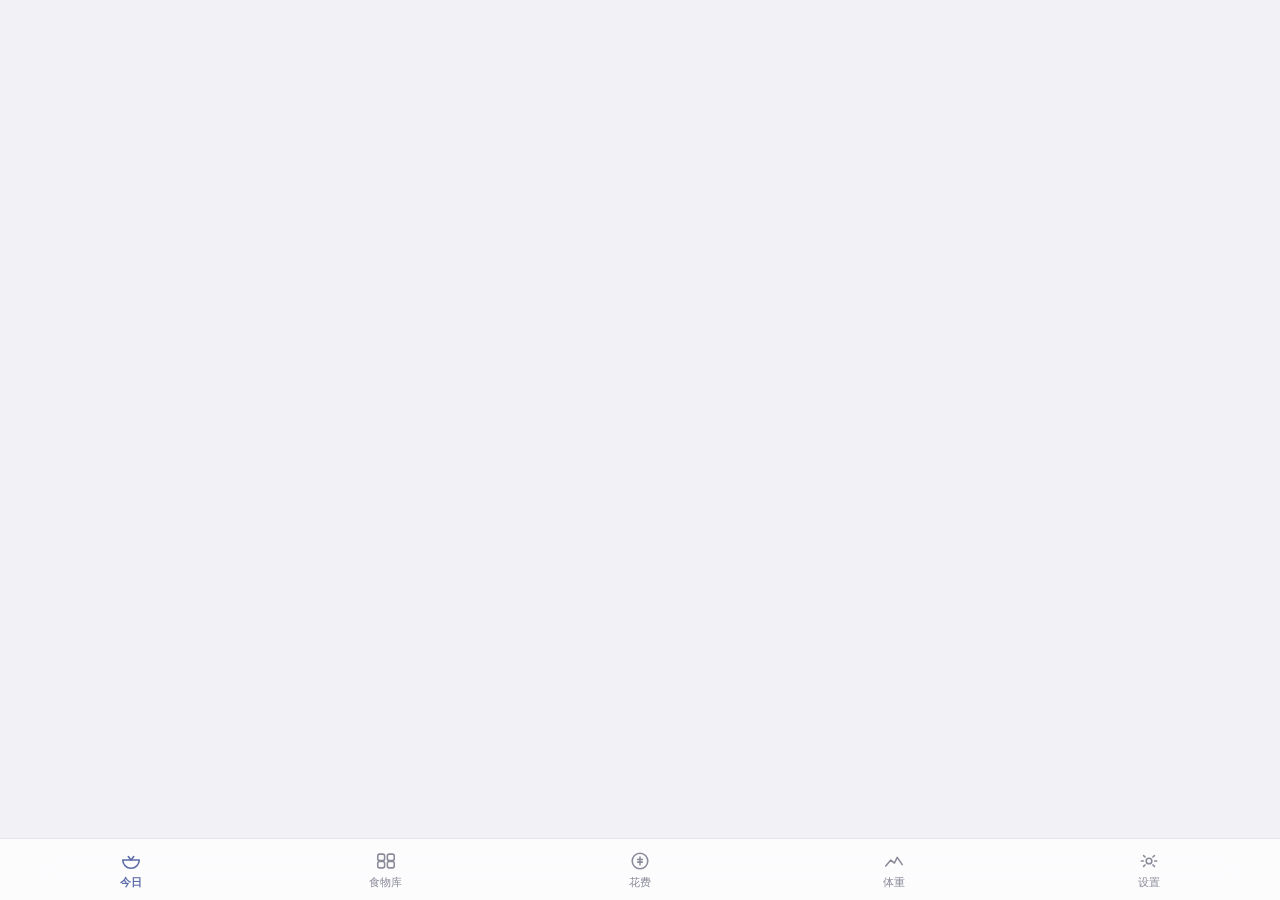
==== commit e1d561e8: "Update index.html" ====
--- a/index.html
+++ b/index.html
@@ -7,6 +7,7 @@
 <meta name="apple-mobile-web-app-title" content="饮食">
 <meta name="theme-color" content="#F2F1F5">
 <title>饮食记录</title>
+<link rel="apple-touch-icon" href="IMG_6570.png">
 <style>
 *{margin:0;padding:0;box-sizing:border-box;-webkit-tap-highlight-color:transparent}
 :root{--bg:#F2F1F5;--card:#FFF;--label:#30325E;--sec:#8A8A99;--ter:#B3B3BE;--sep:#E7E6EC;--blue:#5D6BA8;--green:#8FB0A6;--orange:#E9A6B6;--red:#C5637A;--r:18px}
@@ -239,6 +240,7 @@
 }
 
 function calc(it){const pg=num(it.packGram),pcn=num(it.packCount)||1,daily=num(it.dailyGram),total=pg*pcn;const unit=it.priceMode==='pack'?(pg>0?num(it.pricePerPack)/pg:0):num(it.pricePer100g)/100;const perDay=unit*daily,stock=(it.stockGram===''||it.stockGram==null)?total:num(it.stockGram);return{pg:pg,pcn:pcn,daily:daily,total:total,unit100:unit*100,perDay:perDay,perMonth:perDay*30,stock:stock,daysTotal:daily>0?total/daily:0,daysLeft:daily>0?stock/daily:0}}
+function shrink(file,cb){const fr=new FileReader();fr.onload=function(){const im=new Image();im.onload=function(){const M=320;let w=im.width,h=im.height;if(w>h){if(w>M){h=Math.round(h*M/w);w=M}}else{if(h>M){w=Math.round(w*M/h);h=M}}const cv=document.createElement('canvas');cv.width=w;cv.height=h;cv.getContext('2d').drawImage(im,0,0,w,h);cb(cv.toDataURL('image/jpeg',.72))};im.src=fr.result};fr.readAsDataURL(file)}
 function renderCost(){
   const b=$('#costApp');if(!b)return;
   const rows=DB.cost.map(it=>Object.assign({},it,calc(it)));
@@ -248,7 +250,7 @@
   if(low.length){h+='<div class="sec">库存倒计时</div>';low.forEach(r=>{h+='<div class="item"><div class="ih"><div class="nm">'+esc(r.name)+'</div><div class="rt" style="color:var(--red)">剩 '+r.daysLeft.toFixed(0)+' 天</div></div><div class="sub">还剩 <b>'+r.stock.toFixed(0)+'</b> g ｜ 每天 '+r.daily+' g</div><div class="bar s" style="margin-top:10px"><i style="width:'+Math.max(3,Math.min(100,r.daysLeft/30*100))+'%;background:var(--red)"></i></div></div>'})}
   h+='<div class="sec">商品（'+DB.cost.length+'）</div>';
   if(!rows.length){h+='<div class="list"><div class="empty">还没有商品<br>点下面「＋ 添加商品」</div></div>'}
-  else{h+='<div class="list">'+rows.map(r=>{const m=r.priceMode==='pack'?'¥'+num(r.pricePerPack)+' / 包 · 每包 '+r.pg+'g':'¥'+num(r.pricePer100g)+' / 100g';const nut=(num(r.kcal)||num(r.protein)||num(r.carb)||num(r.fat))?'<br>每100g：'+num(r.kcal)+' kcal · 蛋白 '+num(r.protein)+' · 碳水 '+num(r.carb)+' · 脂肪 '+num(r.fat):'';return '<div class="srow" data-c="'+r.id+'" style="align-items:flex-start"><div class="l"><div class="n">'+esc(r.name)+'</div><div class="s">'+m+' ｜ 折合 ¥'+r.unit100.toFixed(2)+'/100g<br>'+r.pg+'g × '+r.pcn+' 包 = '+r.total+'g ｜ 每天 '+r.daily+'g<br>整批能吃 <b>'+r.daysTotal.toFixed(0)+'</b> 天 ｜ 每月 <b>¥'+r.perMonth.toFixed(0)+'</b>'+nut+'</div></div><div class="r"><div class="k">¥'+r.perDay.toFixed(2)+'</div><div class="g">/天</div></div></div>'}).join('')+'</div>'}
+  else{h+='<div class="list">'+rows.map(r=>{const m=r.priceMode==='pack'?'¥'+num(r.pricePerPack)+' / 包 · 每包 '+r.pg+'g':'¥'+num(r.pricePer100g)+' / 100g';const im=r.photo?'<img src="'+r.photo+'" style="width:54px;height:54px;border-radius:14px;object-fit:cover;flex-shrink:0;background:var(--sep)">':'';return '<div class="srow" data-c="'+r.id+'" style="align-items:flex-start;gap:12px">'+im+'<div class="l"><div class="n">'+esc(r.name)+'</div><div class="s">'+m+' ｜ 共 <b>¥'+(r.unit100*r.total/100).toFixed(2)+'</b><br>'+r.pg+'g × '+r.pcn+' 包 = '+r.total+'g ｜ 每天 '+r.daily+'g<br>整批能吃 <b>'+r.daysTotal.toFixed(0)+'</b> 天 ｜ 每月 <b>¥'+r.perMonth.toFixed(0)+'</b></div></div><div class="r"><div class="k">¥'+r.perDay.toFixed(2)+'</div><div class="g">/天</div></div></div>'}).join('')+'</div>'}
   h+='<div class="addbtn" id="cadd">＋ 添加商品</div>';
   b.innerHTML=h;
   $('#cadd',b).onclick=()=>costEditor(null);
@@ -257,23 +259,27 @@
 }
 function costEditor(id){
   const ed=id?DB.cost.find(x=>x.id===id):null;
-  const d=ed||{name:'',priceMode:'gram',pricePer100g:'',pricePerPack:'',packGram:'',packCount:1,dailyGram:'',stockGram:'',kcal:'',protein:'',carb:'',fat:''};
+  const d=ed||{name:'',priceMode:'gram',pricePer100g:'',pricePerPack:'',packGram:'',packCount:1,dailyGram:'',stockGram:'',photo:''};
   const fv=v=>(v==null||v==='')?'':v,isP=d.priceMode==='pack';
   const s=sheet('<div class="sh"><button data-close>取消</button><span class="t">'+(ed?'编辑商品':'添加商品')+'</span><span class="s" id="ok">保存</span></div><div class="sb">'
   +'<div class="f"><label>名称</label><input id="c_name" placeholder="散装面包" value="'+esc(d.name)+'"></div>'
+  +'<div class="f"><label>照片（可留空）</label><div style="display:flex;align-items:center;gap:12px">'
+  +'<img id="c_pv" src="'+(d.photo||'')+'" style="width:64px;height:64px;border-radius:16px;object-fit:cover;background:var(--card);'+(d.photo?'':'display:none')+'">'
+  +'<label style="padding:11px 18px;background:var(--card);border-radius:12px;font-size:14px;color:var(--blue);font-weight:600">选照片<input id="c_ph" type="file" accept="image/*" style="display:none"></label>'
+  +(d.photo?'<button id="c_rm" style="font-size:14px;color:var(--red);padding:10px 4px">移除</button>':'')
+  +'</div></div>'
   +'<div class="f"><label>计价方式</label><div class="seg"><button data-m="gram" class="'+(isP?'':'on')+'">按克</button><button data-m="pack" class="'+(isP?'on':'')+'">按包</button></div></div>'
   +'<div class="f" id="gB"'+(isP?' style="display:none"':'')+'><label>价格（元 / 100g）</label><input id="c_u" type="number" inputmode="decimal" placeholder="12.5" value="'+fv(d.pricePer100g)+'"></div>'
   +'<div class="f" id="pB"'+(isP?'':' style="display:none"')+'><label>价格（元 / 包）</label><input id="c_pp" type="number" inputmode="decimal" placeholder="15" value="'+fv(d.pricePerPack)+'"></div>'
   +'<div class="row"><div class="f"><label>每包多少克</label><input id="c_pg" type="number" inputmode="decimal" placeholder="200" value="'+fv(d.packGram)+'"></div><div class="f"><label>分成几包</label><input id="c_pc" type="number" inputmode="decimal" placeholder="4" value="'+fv(d.packCount)+'"></div></div>'
   +'<div class="f"><label>每天吃多少克</label><input id="c_d" type="number" inputmode="decimal" placeholder="50" value="'+fv(d.dailyGram)+'"></div>'
   +'<div class="f"><label>现在还剩多少克（留空＝满）</label><input id="c_st" type="number" inputmode="decimal" value="'+fv(d.stockGram)+'"></div>'
-  +'<div class="sec" style="margin:18px 4px 10px">营养成分（每 100g）</div>'
-  +'<div class="row"><div class="f"><label>热量 kcal</label><input id="c_k" type="number" inputmode="decimal" value="'+fv(d.kcal)+'"></div><div class="f"><label>蛋白 g</label><input id="c_p" type="number" inputmode="decimal" value="'+fv(d.protein)+'"></div></div>'
-  +'<div class="row"><div class="f"><label>碳水 g</label><input id="c_c" type="number" inputmode="decimal" value="'+fv(d.carb)+'"></div><div class="f"><label>脂肪 g</label><input id="c_f" type="number" inputmode="decimal" value="'+fv(d.fat)+'"></div></div>'
   +(ed?'<div class="danger" id="del">删除商品</div>':'')+'</div>');
-  let m=d.priceMode;
+  let m=d.priceMode,photo=d.photo||'';
+  $('#c_ph',s.el).onchange=e=>{const f=e.target.files[0];if(!f)return;shrink(f,url=>{photo=url;const pv=$('#c_pv',s.el);pv.src=url;pv.style.display=''})};
+  const rmb=$('#c_rm',s.el);if(rmb)rmb.onclick=()=>{photo='';$('#c_pv',s.el).style.display='none'};
   s.qa('.seg button').forEach(x=>x.onclick=()=>{m=x.dataset.m;s.qa('.seg button').forEach(y=>y.classList.toggle('on',y===x));s.q('#gB').style.display=m==='pack'?'none':'';s.q('#pB').style.display=m==='pack'?'':'none'});
-  $('#ok',s.el).onclick=()=>{const o={id:ed?ed.id:uid('c'),name:s.q('#c_name').value.trim()||'未命名',priceMode:m,pricePer100g:s.q('#c_u').value.trim(),pricePerPack:s.q('#c_pp').value.trim(),packGram:s.q('#c_pg').value.trim(),packCount:s.q('#c_pc').value.trim()||1,dailyGram:s.q('#c_d').value.trim(),stockGram:s.q('#c_st').value.trim(),kcal:s.q('#c_k').value.trim(),protein:s.q('#c_p').value.trim(),carb:s.q('#c_c').value.trim(),fat:s.q('#c_f').value.trim()};if(ed)DB.cost[DB.cost.findIndex(x=>x.id===ed.id)]=o;else DB.cost.push(o);LS.s('cost',DB.cost);s.close();renderCost();toast(ed?'已保存':'已添加')};
+  $('#ok',s.el).onclick=()=>{const o={id:ed?ed.id:uid('c'),name:s.q('#c_name').value.trim()||'未命名',photo:photo,priceMode:m,pricePer100g:s.q('#c_u').value.trim(),pricePerPack:s.q('#c_pp').value.trim(),packGram:s.q('#c_pg').value.trim(),packCount:s.q('#c_pc').value.trim()||1,dailyGram:s.q('#c_d').value.trim(),stockGram:s.q('#c_st').value.trim()};if(ed)DB.cost[DB.cost.findIndex(x=>x.id===ed.id)]=o;else DB.cost.push(o);LS.s('cost',DB.cost);s.close();renderCost();toast(ed?'已保存':'已添加')};
   const dl=$('#del',s.el);if(dl)dl.onclick=()=>{DB.cost=DB.cost.filter(x=>x.id!==ed.id);LS.s('cost',DB.cost);s.close();renderCost();toast('已删除')};
 }
 
@@ -348,7 +354,7 @@
   $('#ok',s.el).onclick=()=>{const kg=num(s.q('#w_kg').value);if(kg<=0){s.q('#w_kg').focus();toast('填一下体重');return}const o={id:ed?ed.id:uid('w'),date:s.q('#w_dt').value||TODAY(),kg:kg,note:s.q('#w_nt').value.trim()};if(ed)DB.weights[DB.weights.findIndex(x=>x.id===ed.id)]=o;else DB.weights.push(o);LS.s('weights',DB.weights);s.close();renderWeight();toast('已记录')};
   const dl=$('#del',s.el);if(dl)dl.onclick=()=>{DB.weights=DB.weights.filter(x=>x.id!==ed.id);LS.s('weights',DB.weights);s.close();renderWeight();toast('已删除')};
 }
-
+li
 function sugTgt(){
   const p=DB.profile,ws=DB.weights.slice().sort((a,b)=>a.date<b.date?-1:1);
   const kg=ws.length?num(ws[ws.length-1].kg):55;
@@ -387,8 +393,19 @@
 }
 function impData(){
   const s=sheet('<div class="sh"><button data-close>取消</button><span class="t">导入数据</span><span class="s" id="ok">导入</span></div><div class="sb"><div class="sub" style="margin:0 0 10px">把之前导出的那段文本粘进来。注意：会覆盖现在所有数据。</div><textarea id="ta" placeholder="在这里粘贴…" style="width:100%;height:34vh;border-radius:14px;background:var(--card);padding:14px;font-size:12px;font-family:ui-monospace,Menlo,monospace;line-height:1.5;resize:none"></textarea></div>');
-  $('#ok',s.el).onclick=()=>{const raw=$('#ta',s.el).value.trim();if(!raw){toast('还没粘贴');return}let o;try{o=JSON.parse(raw)}catch(e){toast('这段文本不对');return}if(!o||typeof o!=='object'){toast('这段文本不对');return}if(Array.isArray(o.foods)){DB.foods=o.foods;LS.s('foods',DB.foods)}if(Array.isArray(o.logs)){DB.logs=o.logs;LS.s('logs',DB.logs)}if(Array.isArray(o.cost)){DB.cost=o.cost;LS.s('cost',DB.cost)}if(Array.isArray(o.weights)){DB.weights=o.weights;LS.s('weights',DB.weights)}if(o.target){DB.target=o.target;LS.s('target',DB.target)}if(o.profile){DB.profile=o.profile;LS.s('profile',DB.profile)}s.close();go('meal');toast('导入完成')};
-}
+  $('#ok',s.el).onclick=()=>{
+    const raw=$('#ta',s.el).value.trim();if(!raw){toast('还没粘贴');return}
+    let o;try{o=JSON.parse(raw)}catch(e){toast('这段文本不对');return}
+    if(!o||typeof o!=='object'){toast('这段文本不对');return}
+    if(Array.isArray(o.foods)){DB.foods=o.foods;LS.s('foods',DB.foods)}
+    if(Array.isArray(o.logs)){DB.logs=o.logs;LS.s('logs',DB.logs)}
+    if(Array.isArray(o.cost)){DB.cost=o.cost;LS.s('cost',DB.cost)}
+    if(Array.isArray(o.weights)){DB.weights=o.weights;LS.s('weights',DB.weights)}
+    if(o.target){DB.target=o.target;LS.s('target',DB.target)}
+    if(o.profile){DB.profile=o.profile;LS.s('profile',DB.profile)}
+    s.close();go('meal');toast('导入完成')};
+}
+
 renderMeal();
 </script>
 </body>
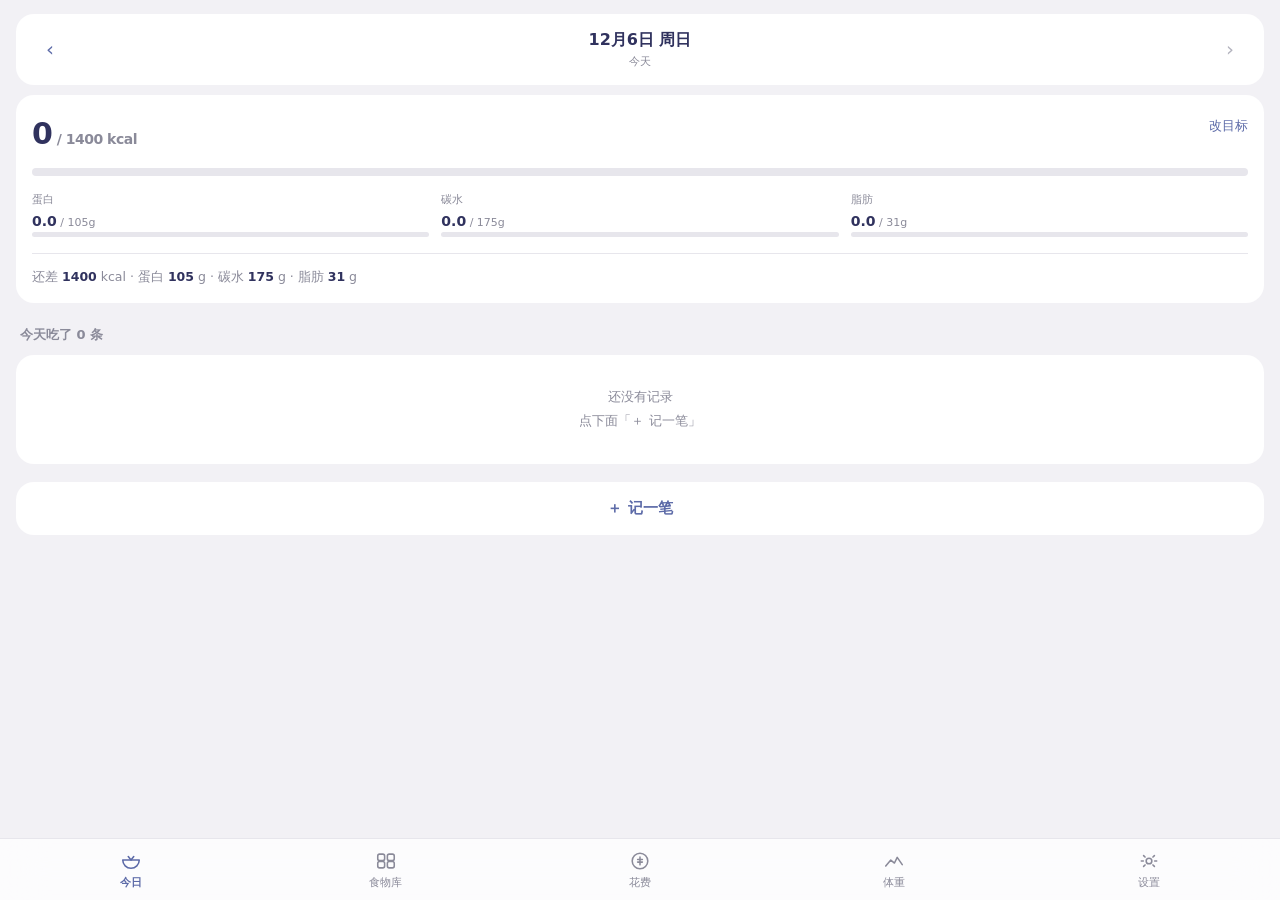
==== commit 285a973a: "Update index.html" ====
--- a/index.html
+++ b/index.html
@@ -37,7 +37,6 @@
 .rt{font-size:15px;font-weight:600;color:var(--blue);font-variant-numeric:tabular-nums;flex-shrink:0}
 .sub{font-size:12.5px;color:var(--sec);margin-top:6px;line-height:1.7}
 .sub b{color:var(--label)}
-.num{font-variant-numeric:tabular-nums}
 .addbtn{margin:18px 0 0;padding:15px;text-align:center;background:var(--card);border-radius:var(--r);color:var(--blue);font-weight:600;transition:transform .16s cubic-bezier(.22,1,.36,1)}
 .addbtn:active{transform:scale(.94)}
 .empty{padding:30px 16px;text-align:center;font-size:13px;color:var(--sec);line-height:1.9}
@@ -138,7 +137,6 @@
 if(!Array.isArray(DB.foods)||!DB.foods.length){DB.foods=DEF.map(f=>Object.assign({id:uid('f'),fav:false},f));LS.s('foods',DB.foods)}
 if(!DB.target)DB.target={kcal:1400,protein:105,carb:175,fat:31};
 if(!DB.profile)DB.profile={height:160,age:25,sex:'f',act:8,minutes:0};
-
 function toast(m,ms){ms=ms||1600;const e=document.createElement('div');e.innerHTML='<span class="tk"><svg viewBox="0 0 24 24"><path d="M5 12.5 10 17.5 19 7.5"/></svg></span>'+esc(m);e.style.cssText='position:fixed;left:50%;bottom:100px;transform:translateX(-50%);z-index:2000;display:flex;align-items:center;gap:9px;background:rgba(48,50,94,.92);color:#fff;font-size:14px;padding:10px 18px 10px 12px;border-radius:22px;max-width:80%;pointer-events:none;animation:riseIn .28s cubic-bezier(.22,1,.36,1)';document.body.appendChild(e);setTimeout(()=>{e.style.transition='opacity .25s';e.style.opacity='0'},ms-250);setTimeout(()=>e.remove(),ms)}
 function sheet(html){const m=document.createElement('div');m.className='mask';m.innerHTML='<div class="sheet">'+html+'</div>';document.body.appendChild(m);const close=()=>m.remove();m.onclick=e=>{if(e.target===m)close()};$$('[data-close]',m).forEach(b=>b.onclick=close);return{el:m,close,q:s=>m.querySelector(s),qa:s=>$$(s,m)}}
 function dlg(html){const m=document.createElement('div');m.className='mask center';m.innerHTML='<div class="dlg">'+html+'</div>';document.body.appendChild(m);const close=()=>m.remove();m.onclick=e=>{if(e.target===m)close()};$$('[data-close]',m).forEach(b=>b.onclick=close);return{el:m,close,q:s=>m.querySelector(s)}}
@@ -148,7 +146,6 @@
 let __prevK=0;
 function animateBig(){const el=$('#mealApp .big');if(!el||!el.firstChild)return;const node=el.firstChild,to=parseFloat(node.nodeValue);if(!isFinite(to))return;const from=__prevK;__prevK=to;if(Math.abs(to-from)<1)return;const t0=performance.now(),dur=550;(function step(now){const p=Math.min(1,(now-t0)/dur),e=1-Math.pow(1-p,3);node.nodeValue=String(Math.round(from+(to-from)*e));if(p<1)requestAnimationFrame(step);else node.nodeValue=String(Math.round(to))})(t0)}
 function stagger(){$$('.list .swipe,.item,.sum>div').forEach((el,i)=>{el.style.animationDelay=Math.min(i*30,280)+'ms'})}
-
 let mDate=TODAY();
 const of=d=>DB.logs.filter(l=>l.date===d);
 function tot(d){const t={k:0,p:0,c:0,f:0};of(d).forEach(l=>{const r=num(l.gram)/100;t.k+=num(l.k)*r;t.p+=num(l.p)*r;t.c+=num(l.c)*r;t.f+=num(l.f)*r});return t}
@@ -204,7 +201,6 @@
   +'<div class="dbtns"><button data-close>取消</button><button class="p" id="ok">保存</button></div>');
   $('#ok',s.el).onclick=()=>{DB.target={kcal:num(s.q('#t_k').value)||1400,protein:num(s.q('#t_p').value)||105,carb:num(s.q('#t_c').value)||175,fat:num(s.q('#t_f').value)||31};LS.s('target',DB.target);s.close();renderMeal();toast('目标已更新')};
 }
-
 let fq='';
 function renderFood(){
   const b=$('#foodApp');if(!b)return;if(window.__row){window.__row.style.transform='';window.__row=null}
@@ -238,8 +234,14 @@
   $('#ok',s.el).onclick=()=>{const name=s.q('#e_n').value.trim();if(!name){s.q('#e_n').focus();toast('填个名称');return}const o={id:ed?ed.id:uid('f'),n:name,k:num(s.q('#e_k').value),p:num(s.q('#e_p').value),c:num(s.q('#e_c').value),f:num(s.q('#e_f').value),fav:fav};if(ed)DB.foods[DB.foods.findIndex(x=>x.id===ed.id)]=o;else DB.foods.push(o);LS.s('foods',DB.foods);s.close();renderFood();toast(ed?'已保存':'已添加')};
   const dl=$('#del',s.el);if(dl)dl.onclick=()=>{DB.foods=DB.foods.filter(x=>x.id!==ed.id);LS.s('foods',DB.foods);s.close();renderFood();toast('已删除')};
 }
-
-function calc(it){const pg=num(it.packGram),pcn=num(it.packCount)||1,daily=num(it.dailyGram),total=pg*pcn;const unit=it.priceMode==='pack'?(pg>0?num(it.pricePerPack)/pg:0):num(it.pricePer100g)/100;const perDay=unit*daily,stock=(it.stockGram===''||it.stockGram==null)?total:num(it.stockGram);return{pg:pg,pcn:pcn,daily:daily,total:total,unit100:unit*100,perDay:perDay,perMonth:perDay*30,stock:stock,daysTotal:daily>0?total/daily:0,daysLeft:daily>0?stock/daily:0}}
+function calc(it){
+  const pg=num(it.packGram),pcn=num(it.packCount)||1,daily=num(it.dailyGram),total=pg*pcn;
+  const unit=it.priceMode==='pack'?(pg>0?num(it.pricePerPack)/pg:0):(total>0?num(it.priceTotal)/total:0);
+  const stock=(it.stockGram===''||it.stockGram==null)?total:num(it.stockGram);
+  const batch=it.priceMode==='pack'?num(it.pricePerPack)*pcn:num(it.priceTotal);
+  const perDay=unit*daily;
+  return{pg:pg,pcn:pcn,daily:daily,total:total,batch:batch,perDay:perDay,perMonth:perDay*30,stock:stock,daysTotal:daily>0?total/daily:0,daysLeft:daily>0?stock/daily:0};
+}
 function shrink(file,cb){const fr=new FileReader();fr.onload=function(){const im=new Image();im.onload=function(){const M=320;let w=im.width,h=im.height;if(w>h){if(w>M){h=Math.round(h*M/w);w=M}}else{if(h>M){w=Math.round(w*M/h);h=M}}const cv=document.createElement('canvas');cv.width=w;cv.height=h;cv.getContext('2d').drawImage(im,0,0,w,h);cb(cv.toDataURL('image/jpeg',.72))};im.src=fr.result};fr.readAsDataURL(file)}
 function renderCost(){
   const b=$('#costApp');if(!b)return;
@@ -250,7 +252,7 @@
   if(low.length){h+='<div class="sec">库存倒计时</div>';low.forEach(r=>{h+='<div class="item"><div class="ih"><div class="nm">'+esc(r.name)+'</div><div class="rt" style="color:var(--red)">剩 '+r.daysLeft.toFixed(0)+' 天</div></div><div class="sub">还剩 <b>'+r.stock.toFixed(0)+'</b> g ｜ 每天 '+r.daily+' g</div><div class="bar s" style="margin-top:10px"><i style="width:'+Math.max(3,Math.min(100,r.daysLeft/30*100))+'%;background:var(--red)"></i></div></div>'})}
   h+='<div class="sec">商品（'+DB.cost.length+'）</div>';
   if(!rows.length){h+='<div class="list"><div class="empty">还没有商品<br>点下面「＋ 添加商品」</div></div>'}
-  else{h+='<div class="list">'+rows.map(r=>{const m=r.priceMode==='pack'?'¥'+num(r.pricePerPack)+' / 包 · 每包 '+r.pg+'g':'¥'+num(r.pricePer100g)+' / 100g';const im=r.photo?'<img src="'+r.photo+'" style="width:54px;height:54px;border-radius:14px;object-fit:cover;flex-shrink:0;background:var(--sep)">':'';return '<div class="srow" data-c="'+r.id+'" style="align-items:flex-start;gap:12px">'+im+'<div class="l"><div class="n">'+esc(r.name)+'</div><div class="s">'+m+' ｜ 共 <b>¥'+(r.unit100*r.total/100).toFixed(2)+'</b><br>'+r.pg+'g × '+r.pcn+' 包 = '+r.total+'g ｜ 每天 '+r.daily+'g<br>整批能吃 <b>'+r.daysTotal.toFixed(0)+'</b> 天 ｜ 每月 <b>¥'+r.perMonth.toFixed(0)+'</b></div></div><div class="r"><div class="k">¥'+r.perDay.toFixed(2)+'</div><div class="g">/天</div></div></div>'}).join('')+'</div>'}
+  else{h+='<div class="list">'+rows.map(r=>{const im=r.photo?'<img src="'+r.photo+'" style="width:54px;height:54px;border-radius:14px;object-fit:cover;flex-shrink:0;background:var(--sep)">':'';return '<div class="srow" data-c="'+r.id+'" style="align-items:flex-start;gap:12px">'+im+'<div class="l"><div class="n">'+esc(r.name)+'</div><div class="s">这批 '+r.total+'g ｜ 花了 <b>¥'+r.batch.toFixed(2)+'</b><br>每天 '+r.daily+'g ｜ 能吃 <b>'+r.daysTotal.toFixed(0)+'</b> 天<br>每月 <b>¥'+r.perMonth.toFixed(0)+'</b></div></div><div class="r"><div class="k">¥'+r.perDay.toFixed(2)+'</div><div class="g">/天</div></div></div>'}).join('')+'</div>'}
   h+='<div class="addbtn" id="cadd">＋ 添加商品</div>';
   b.innerHTML=h;
   $('#cadd',b).onclick=()=>costEditor(null);
@@ -259,7 +261,7 @@
 }
 function costEditor(id){
   const ed=id?DB.cost.find(x=>x.id===id):null;
-  const d=ed||{name:'',priceMode:'gram',pricePer100g:'',pricePerPack:'',packGram:'',packCount:1,dailyGram:'',stockGram:'',photo:''};
+  const d=ed||{name:'',priceMode:'gram',priceTotal:'',pricePerPack:'',packGram:'',packCount:1,dailyGram:'',stockGram:'',photo:''};
   const fv=v=>(v==null||v==='')?'':v,isP=d.priceMode==='pack';
   const s=sheet('<div class="sh"><button data-close>取消</button><span class="t">'+(ed?'编辑商品':'添加商品')+'</span><span class="s" id="ok">保存</span></div><div class="sb">'
   +'<div class="f"><label>名称</label><input id="c_name" placeholder="散装面包" value="'+esc(d.name)+'"></div>'
@@ -268,21 +270,20 @@
   +'<label style="padding:11px 18px;background:var(--card);border-radius:12px;font-size:14px;color:var(--blue);font-weight:600">选照片<input id="c_ph" type="file" accept="image/*" style="display:none"></label>'
   +(d.photo?'<button id="c_rm" style="font-size:14px;color:var(--red);padding:10px 4px">移除</button>':'')
   +'</div></div>'
-  +'<div class="f"><label>计价方式</label><div class="seg"><button data-m="gram" class="'+(isP?'':'on')+'">按克</button><button data-m="pack" class="'+(isP?'on':'')+'">按包</button></div></div>'
-  +'<div class="f" id="gB"'+(isP?' style="display:none"':'')+'><label>价格（元 / 100g）</label><input id="c_u" type="number" inputmode="decimal" placeholder="12.5" value="'+fv(d.pricePer100g)+'"></div>'
-  +'<div class="f" id="pB"'+(isP?'':' style="display:none"')+'><label>价格（元 / 包）</label><input id="c_pp" type="number" inputmode="decimal" placeholder="15" value="'+fv(d.pricePerPack)+'"></div>'
-  +'<div class="row"><div class="f"><label>每包多少克</label><input id="c_pg" type="number" inputmode="decimal" placeholder="200" value="'+fv(d.packGram)+'"></div><div class="f"><label>分成几包</label><input id="c_pc" type="number" inputmode="decimal" placeholder="4" value="'+fv(d.packCount)+'"></div></div>'
+  +'<div class="f"><label>怎么算钱</label><div class="seg"><button data-m="gram" class="'+(isP?'':'on')+'">整批总价</button><button data-m="pack" class="'+(isP?'on':'')+'">按包价</button></div></div>'
+  +'<div class="f" id="gB"'+(isP?' style="display:none"':'')+'><label>这批一共花了多少钱（元）</label><input id="c_u" type="number" inputmode="decimal" placeholder="100" value="'+fv(d.priceTotal)+'"></div>'
+  +'<div class="f" id="pB"'+(isP?'':' style="display:none"')+'><label>每包多少钱（元）</label><input id="c_pp" type="number" inputmode="decimal" placeholder="15" value="'+fv(d.pricePerPack)+'"></div>'
+  +'<div class="row"><div class="f"><label id="c_pgl">这批一共多少克</label><input id="c_pg" type="number" inputmode="decimal" placeholder="800" value="'+fv(d.packGram)+'"></div><div class="f" id="box_pc" style="'+(isP?'':'display:none')+'"><label>共几包</label><input id="c_pc" type="number" inputmode="decimal" placeholder="2" value="'+fv(d.packCount)+'"></div></div>'
   +'<div class="f"><label>每天吃多少克</label><input id="c_d" type="number" inputmode="decimal" placeholder="50" value="'+fv(d.dailyGram)+'"></div>'
   +'<div class="f"><label>现在还剩多少克（留空＝满）</label><input id="c_st" type="number" inputmode="decimal" value="'+fv(d.stockGram)+'"></div>'
   +(ed?'<div class="danger" id="del">删除商品</div>':'')+'</div>');
   let m=d.priceMode,photo=d.photo||'';
   $('#c_ph',s.el).onchange=e=>{const f=e.target.files[0];if(!f)return;shrink(f,url=>{photo=url;const pv=$('#c_pv',s.el);pv.src=url;pv.style.display=''})};
   const rmb=$('#c_rm',s.el);if(rmb)rmb.onclick=()=>{photo='';$('#c_pv',s.el).style.display='none'};
-  s.qa('.seg button').forEach(x=>x.onclick=()=>{m=x.dataset.m;s.qa('.seg button').forEach(y=>y.classList.toggle('on',y===x));s.q('#gB').style.display=m==='pack'?'none':'';s.q('#pB').style.display=m==='pack'?'':'none'});
-  $('#ok',s.el).onclick=()=>{const o={id:ed?ed.id:uid('c'),name:s.q('#c_name').value.trim()||'未命名',photo:photo,priceMode:m,pricePer100g:s.q('#c_u').value.trim(),pricePerPack:s.q('#c_pp').value.trim(),packGram:s.q('#c_pg').value.trim(),packCount:s.q('#c_pc').value.trim()||1,dailyGram:s.q('#c_d').value.trim(),stockGram:s.q('#c_st').value.trim()};if(ed)DB.cost[DB.cost.findIndex(x=>x.id===ed.id)]=o;else DB.cost.push(o);LS.s('cost',DB.cost);s.close();renderCost();toast(ed?'已保存':'已添加')};
+  s.qa('.seg button').forEach(x=>x.onclick=()=>{m=x.dataset.m;s.qa('.seg button').forEach(y=>y.classList.toggle('on',y===x));const pk=m==='pack';s.q('#gB').style.display=pk?'none':'';s.q('#pB').style.display=pk?'':'none';s.q('#box_pc').style.display=pk?'':'none';s.q('#c_pgl').textContent=pk?'每包多少克':'这批一共多少克'});
+  $('#ok',s.el).onclick=()=>{const o={id:ed?ed.id:uid('c'),name:s.q('#c_name').value.trim()||'未命名',photo:photo,priceMode:m,priceTotal:s.q('#c_u').value.trim(),pricePerPack:s.q('#c_pp').value.trim(),packGram:s.q('#c_pg').value.trim(),packCount:m==='pack'?(s.q('#c_pc').value.trim()||1):1,dailyGram:s.q('#c_d').value.trim(),stockGram:s.q('#c_st').value.trim()};if(ed)DB.cost[DB.cost.findIndex(x=>x.id===ed.id)]=o;else DB.cost.push(o);LS.s('cost',DB.cost);s.close();renderCost();toast(ed?'已保存':'已添加')};
   const dl=$('#del',s.el);if(dl)dl.onclick=()=>{DB.cost=DB.cost.filter(x=>x.id!==ed.id);LS.s('cost',DB.cost);s.close();renderCost();toast('已删除')};
 }
-
 function bmiOf(kg){const h=num(DB.profile.height)/100;return h>0?kg/(h*h):0}
 function bmiL(v){if(!v)return'';if(v<18.5)return'偏瘦';if(v<24)return'正常';if(v<28)return'偏胖';return'肥胖'}
 function wkFb(){
@@ -354,7 +355,6 @@
   $('#ok',s.el).onclick=()=>{const kg=num(s.q('#w_kg').value);if(kg<=0){s.q('#w_kg').focus();toast('填一下体重');return}const o={id:ed?ed.id:uid('w'),date:s.q('#w_dt').value||TODAY(),kg:kg,note:s.q('#w_nt').value.trim()};if(ed)DB.weights[DB.weights.findIndex(x=>x.id===ed.id)]=o;else DB.weights.push(o);LS.s('weights',DB.weights);s.close();renderWeight();toast('已记录')};
   const dl=$('#del',s.el);if(dl)dl.onclick=()=>{DB.weights=DB.weights.filter(x=>x.id!==ed.id);LS.s('weights',DB.weights);s.close();renderWeight();toast('已删除')};
 }
-li
 function sugTgt(){
   const p=DB.profile,ws=DB.weights.slice().sort((a,b)=>a.date<b.date?-1:1);
   const kg=ws.length?num(ws[ws.length-1].kg):55;
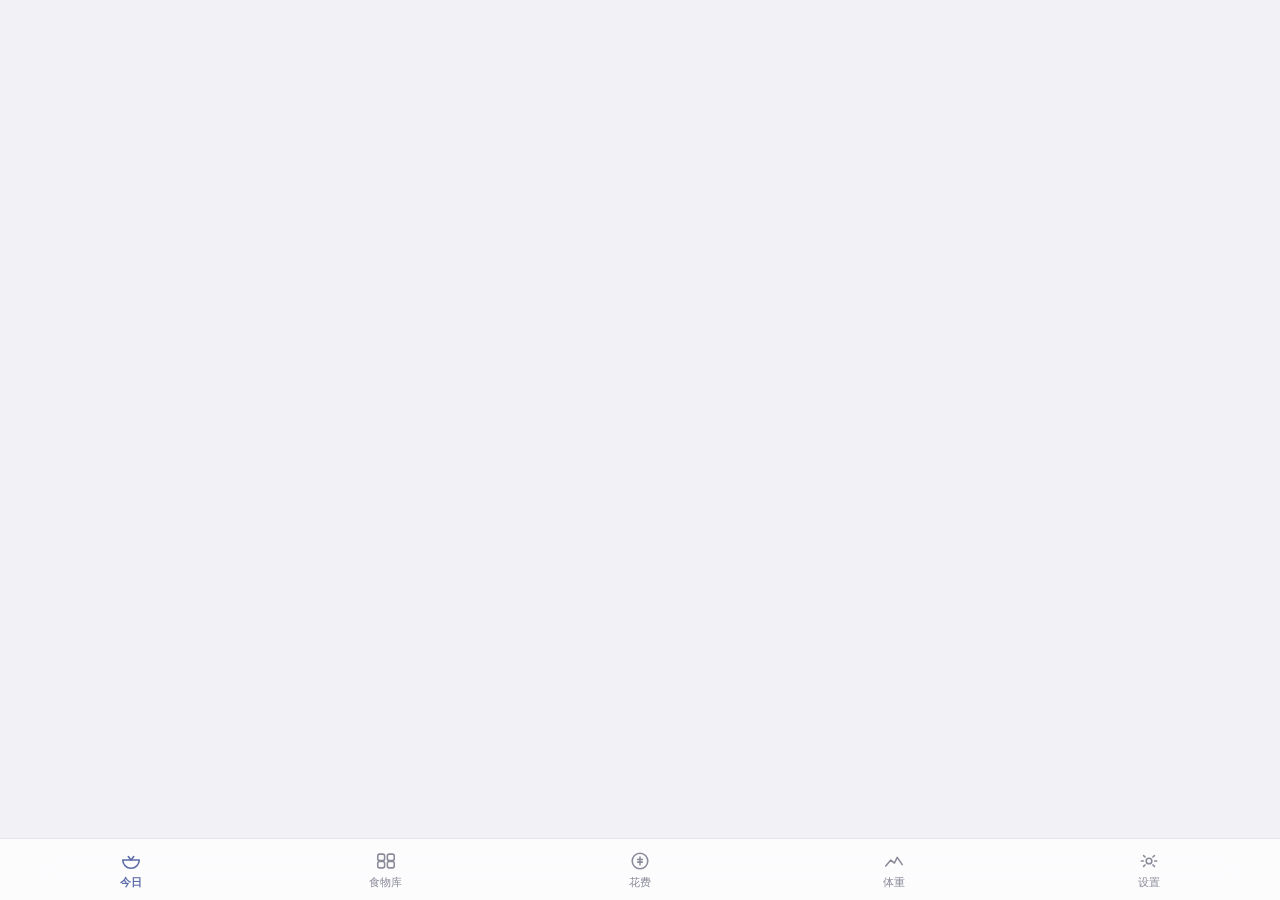
==== commit 6af995b0: "Update index.html" ====
--- a/index.html
+++ b/index.html
@@ -5,108 +5,11 @@
 <meta name="viewport" content="width=device-width,initial-scale=1,maximum-scale=1,viewport-fit=cover,user-scalable=no">
 <meta name="apple-mobile-web-app-capable" content="yes">
 <meta name="apple-mobile-web-app-title" content="饮食">
-<meta name="theme-color" content="#F2F1F5">
+<meta name="theme-color" content="#F2F1F5" media="(prefers-color-scheme: light)">
+<meta name="theme-color" content="#141419" media="(prefers-color-scheme: dark)">
 <title>饮食记录</title>
 <link rel="apple-touch-icon" href="IMG_6570.png">
-<style>
-*{margin:0;padding:0;box-sizing:border-box;-webkit-tap-highlight-color:transparent}
-:root{--bg:#F2F1F5;--card:#FFF;--label:#30325E;--sec:#8A8A99;--ter:#B3B3BE;--sep:#E7E6EC;--blue:#5D6BA8;--green:#8FB0A6;--orange:#E9A6B6;--red:#C5637A;--r:18px}
-body{background:var(--bg);color:var(--label);font:15px/1.5 -apple-system,BlinkMacSystemFont,"PingFang SC",system-ui,sans-serif;-webkit-font-smoothing:antialiased;padding-bottom:env(safe-area-inset-bottom)}
-button,input{font:inherit;-webkit-appearance:none;appearance:none;outline:none;border:none;background:none;color:inherit}
-@keyframes in{from{opacity:0;transform:translateY(8px)}to{opacity:1;transform:none}}
-@keyframes fade{from{opacity:0}to{opacity:1}}
-@keyframes up{from{transform:translateY(100%)}to{transform:none}}
-@keyframes popIn{0%{transform:scale(.7);opacity:0}60%{transform:scale(1.06)}100%{transform:scale(1);opacity:1}}
-@keyframes riseIn{from{opacity:0;transform:translateY(12px)}to{opacity:1;transform:none}}
-@keyframes barGrow{from{width:0}}
-@keyframes sweep{from{transform:translateX(-110%)}to{transform:translateX(110%)}}
-@keyframes tickIn{0%{transform:scale(.3);opacity:0}55%{transform:scale(1.15)}100%{transform:scale(1);opacity:1}}
-@keyframes draw{to{stroke-dashoffset:0}}
-.page{display:none;padding:calc(env(safe-area-inset-top) + 14px) 16px 120px}
-.page.on{display:block;animation:in .3s cubic-bezier(.22,1,.36,1)}
-.tabbar{position:fixed;left:0;right:0;bottom:0;z-index:900;display:flex;padding:6px 4px calc(6px + env(safe-area-inset-bottom));background:rgba(255,255,255,.74);backdrop-filter:blur(22px) saturate(180%);-webkit-backdrop-filter:blur(22px) saturate(180%);border-top:.5px solid var(--sep)}
-.tab{flex:1;font-size:11px;color:var(--sec);padding:5px 0 3px;display:flex;flex-direction:column;align-items:center;gap:3px;transition:color .2s}
-.tab svg{width:22px;height:22px;fill:none;stroke:currentColor;stroke-width:1.7;stroke-linecap:round;stroke-linejoin:round}
-.tab.on{color:var(--blue);font-weight:600}
-.tab.on svg{animation:popIn .32s cubic-bezier(.22,1,.36,1)}
-.card{background:var(--card);border-radius:var(--r);padding:16px}
-.sec{font-size:13px;font-weight:600;color:var(--sec);margin:22px 4px 10px}
-.item{background:var(--card);border-radius:var(--r);padding:14px 16px;margin-bottom:10px}
-.ih{display:flex;justify-content:space-between;align-items:baseline;gap:10px}
-.nm{font-size:16px;font-weight:600;overflow:hidden;text-overflow:ellipsis;white-space:nowrap}
-.rt{font-size:15px;font-weight:600;color:var(--blue);font-variant-numeric:tabular-nums;flex-shrink:0}
-.sub{font-size:12.5px;color:var(--sec);margin-top:6px;line-height:1.7}
-.sub b{color:var(--label)}
-.addbtn{margin:18px 0 0;padding:15px;text-align:center;background:var(--card);border-radius:var(--r);color:var(--blue);font-weight:600;transition:transform .16s cubic-bezier(.22,1,.36,1)}
-.addbtn:active{transform:scale(.94)}
-.empty{padding:30px 16px;text-align:center;font-size:13px;color:var(--sec);line-height:1.9}
-.list{border-radius:var(--r);overflow:hidden;background:var(--card)}
-.bar{height:8px;border-radius:4px;background:var(--sep);overflow:hidden}
-.bar>i{display:block;height:100%;border-radius:4px;background:var(--blue);position:relative;overflow:hidden;animation:barGrow .95s cubic-bezier(.22,1,.36,1)}
-.bar>i::after{content:'';position:absolute;inset:0;background:linear-gradient(90deg,transparent,rgba(255,255,255,.6),transparent);animation:sweep .95s cubic-bezier(.22,1,.36,1) forwards}
-.bar.s{height:5px;border-radius:3px}
-.bar.s>i{border-radius:3px}
-.mask{position:fixed;inset:0;z-index:999;background:rgba(48,50,94,.28);backdrop-filter:blur(7px);-webkit-backdrop-filter:blur(7px);display:flex;align-items:flex-end;animation:fade .2s}
-.mask.center{align-items:center;justify-content:center}
-.sheet{width:100%;max-height:90vh;overflow-y:auto;background:var(--bg);border-radius:24px 24px 0 0;animation:up .32s cubic-bezier(.22,1,.36,1);padding-bottom:calc(28px + env(safe-area-inset-bottom))}
-.sh{position:sticky;top:0;z-index:2;background:var(--bg);display:flex;justify-content:space-between;align-items:center;padding:16px 18px 10px;font-size:16px}
-.sh .t{font-weight:600}
-.sh .s{color:var(--blue);font-weight:600}
-.sh [data-close]{color:var(--sec)}
-.sb{padding:6px 16px 10px}
-.dlg{background:var(--bg);border-radius:20px;padding:20px;width:82%;max-width:330px;animation:popIn .28s cubic-bezier(.22,1,.36,1)}
-.dlg h3{margin:0 0 16px;font-size:16px}
-.dbtns{display:flex;gap:10px;margin-top:18px}
-.dbtns button{flex:1;border-radius:12px;padding:13px;background:var(--card);color:var(--sec);transition:transform .16s}
-.dbtns button:active{transform:scale(.95)}
-.dbtns button.p{background:var(--blue);color:#fff;font-weight:600}
-.f{margin-bottom:14px;flex:1;min-width:0}
-.f label{display:block;font-size:12px;color:var(--sec);margin:0 0 6px 4px}
-.f input{width:100%;background:var(--card);border-radius:12px;padding:12px 14px;font-size:16px;font-variant-numeric:tabular-nums}
-.f input::placeholder{color:var(--ter)}
-.row{display:flex;gap:10px}
-.seg{display:flex;background:var(--card);border-radius:12px;padding:3px}
-.seg button{flex:1;padding:9px;border-radius:10px;font-size:15px;color:var(--sec);transition:all .2s}
-.seg button.on{background:var(--blue);color:#fff;font-weight:600}
-.chips{display:flex;flex-wrap:wrap;gap:8px}
-.chip{padding:8px 13px;border-radius:20px;background:var(--card);font-size:13.5px;border:1.5px solid transparent;transition:all .2s}
-.chip.on{border-color:var(--blue);color:var(--blue);font-weight:600}
-.chip:active{transform:scale(.94)}
-.danger{margin-top:22px;padding:14px;text-align:center;color:var(--red);background:var(--card);border-radius:14px;font-weight:600;transition:transform .16s}
-.danger:active{transform:scale(.97)}
-.dbar{position:relative;display:flex;align-items:center;justify-content:space-between;background:var(--card);border-radius:var(--r);padding:10px 12px;margin-bottom:10px}
-.dbar button{font-size:20px;color:var(--blue);width:44px;height:36px}
-.dbar button:disabled{color:var(--ter)}
-.dbar .d{position:relative;flex:1;text-align:center;font-size:16px;font-weight:600;padding:4px 0}
-.dbar .d small{display:block;font-size:11px;color:var(--sec);font-weight:400;margin-top:2px}
-.dbar .d input{position:absolute;inset:0;opacity:0;width:100%;height:100%}
-.big{font-size:30px;font-weight:600;font-variant-numeric:tabular-nums;letter-spacing:-.5px;animation:popIn .5s cubic-bezier(.22,1,.36,1)}
-.goal{font-size:14px;color:var(--sec)}
-.mac{display:flex;gap:12px;margin-top:16px}
-.mac>div{flex:1;min-width:0}
-.mac .t{font-size:11px;color:var(--sec)}
-.mac .v{font-size:14px;font-weight:600;margin-top:3px;font-variant-numeric:tabular-nums}
-.mac .v em{font-style:normal;font-size:11px;color:var(--sec);font-weight:400}
-.swipe{position:relative;overflow:hidden;border-bottom:1px solid var(--sep)}
-.list .swipe:last-child{border-bottom:none}
-.swipe .db{position:absolute;right:0;top:0;bottom:0;width:80px;background:var(--red);color:#fff;display:flex;align-items:center;justify-content:center;font-size:14px;font-weight:600}
-.srow{position:relative;background:var(--card);padding:14px 16px;display:flex;justify-content:space-between;align-items:center;gap:10px;transition:transform .22s cubic-bezier(.22,1,.36,1),background .16s;touch-action:pan-y}
-.srow:active{background:rgba(0,0,0,.022)}
-.srow .l{min-width:0;flex:1}
-.srow .l .n{font-size:15px;font-weight:500;overflow:hidden;text-overflow:ellipsis;white-space:nowrap}
-.srow .l .s{font-size:12px;color:var(--sec);margin-top:3px;font-variant-numeric:tabular-nums}
-.srow .r{text-align:right;flex-shrink:0}
-.srow .r .k{font-size:15px;font-weight:600;font-variant-numeric:tabular-nums}
-.srow .r .g{font-size:11px;color:var(--sec)}
-.sum{display:flex;gap:12px;margin-bottom:10px}
-.sum>div{flex:1;background:var(--card);border-radius:var(--r);padding:16px}
-.sum .k{font-size:12px;color:var(--sec)}
-.sum .v{font-size:22px;font-weight:600;margin-top:4px;font-variant-numeric:tabular-nums}
-.list .swipe,.item,.sum>div{animation:riseIn .42s cubic-bezier(.22,1,.36,1) both}
-.tk{display:flex;align-items:center;justify-content:center;width:22px;height:22px;border-radius:50%;background:rgba(255,255,255,.18);animation:tickIn .3s cubic-bezier(.22,1,.36,1);flex-shrink:0}
-.tk svg{width:13px;height:13px;fill:none;stroke:#fff;stroke-width:2.4;stroke-linecap:round;stroke-linejoin:round}
-.tk svg path{stroke-dasharray:26;stroke-dashoffset:26;animation:draw .4s .1s cubic-bezier(.22,1,.36,1) forwards}
-</style>
+<link rel="stylesheet" href="style.css">
 </head>
 <body>
 <section class="page on" id="pg-meal"><div id="mealApp"></div></section>
@@ -121,292 +24,6 @@
 <button class="tab" data-pg="weight"><svg viewBox="0 0 24 24"><path d="M3 17.5 8.5 11l4 3.2L15.5 8 21 16"/></svg>体重</button>
 <button class="tab" data-pg="set"><svg viewBox="0 0 24 24"><circle cx="12" cy="12" r="3.1"/><path d="M3.6 12h2.2M18.2 12h2.2M6.1 6.1l1.6 1.6M16.3 16.3l1.6 1.6M17.9 6.1l-1.6 1.6M7.7 16.3l-1.6 1.6"/></svg>设置</button>
 </nav>
-<script>
-const $=(s,r)=>(r||document).querySelector(s),$$=(s,r)=>[...(r||document).querySelectorAll(s)];
-const num=v=>{const n=parseFloat(v);return isFinite(n)?n:0};
-const esc=s=>String(s==null?'':s).replace(/[&<>"']/g,c=>({'&':'&amp;','<':'&lt;','>':'&gt;','"':'&quot;',"'":'&#39;'}[c]));
-const uid=p=>(p||'x')+Date.now().toString(36)+Math.random().toString(36).slice(2,6);
-const iso=d=>d.getFullYear()+'-'+String(d.getMonth()+1).padStart(2,'0')+'-'+String(d.getDate()).padStart(2,'0');
-const TODAY=()=>iso(new Date());
-const addDays=(s,n)=>{const d=new Date(s+'T00:00:00');d.setDate(d.getDate()+n);return iso(d)};
-const pISO=s=>{const a=s.split('-').map(Number);return new Date(a[0],a[1]-1,a[2])};
-const WD='日一二三四五六';
-const LS={g(k,d){try{const v=JSON.parse(localStorage.getItem('diet::'+k));return v==null?d:v}catch(e){return d}},s(k,v){try{localStorage.setItem('diet::'+k,JSON.stringify(v))}catch(e){}}};
-const DEF=[{n:'米饭(熟)',k:116,p:2.6,c:25.9,f:0.3},{n:'鸡胸肉',k:133,p:24.6,c:1,f:3},{n:'鸡蛋',k:144,p:13.3,c:2.8,f:8.8},{n:'全麦面包',k:265,p:9,c:49,f:3.2}];
-const DB={foods:LS.g('foods',null),logs:LS.g('logs',[]),cost:LS.g('cost',[]),weights:LS.g('weights',[]),target:LS.g('target',null),profile:LS.g('profile',null)};
-if(!Array.isArray(DB.foods)||!DB.foods.length){DB.foods=DEF.map(f=>Object.assign({id:uid('f'),fav:false},f));LS.s('foods',DB.foods)}
-if(!DB.target)DB.target={kcal:1400,protein:105,carb:175,fat:31};
-if(!DB.profile)DB.profile={height:160,age:25,sex:'f',act:8,minutes:0};
-function toast(m,ms){ms=ms||1600;const e=document.createElement('div');e.innerHTML='<span class="tk"><svg viewBox="0 0 24 24"><path d="M5 12.5 10 17.5 19 7.5"/></svg></span>'+esc(m);e.style.cssText='position:fixed;left:50%;bottom:100px;transform:translateX(-50%);z-index:2000;display:flex;align-items:center;gap:9px;background:rgba(48,50,94,.92);color:#fff;font-size:14px;padding:10px 18px 10px 12px;border-radius:22px;max-width:80%;pointer-events:none;animation:riseIn .28s cubic-bezier(.22,1,.36,1)';document.body.appendChild(e);setTimeout(()=>{e.style.transition='opacity .25s';e.style.opacity='0'},ms-250);setTimeout(()=>e.remove(),ms)}
-function sheet(html){const m=document.createElement('div');m.className='mask';m.innerHTML='<div class="sheet">'+html+'</div>';document.body.appendChild(m);const close=()=>m.remove();m.onclick=e=>{if(e.target===m)close()};$$('[data-close]',m).forEach(b=>b.onclick=close);return{el:m,close,q:s=>m.querySelector(s),qa:s=>$$(s,m)}}
-function dlg(html){const m=document.createElement('div');m.className='mask center';m.innerHTML='<div class="dlg">'+html+'</div>';document.body.appendChild(m);const close=()=>m.remove();m.onclick=e=>{if(e.target===m)close()};$$('[data-close]',m).forEach(b=>b.onclick=close);return{el:m,close,q:s=>m.querySelector(s)}}
-function swipe(el){let x0=0,y0=0,dx=0,op=false,lk=null;el.addEventListener('touchstart',e=>{if(window.__row&&window.__row!==el)window.__row.style.transform='';x0=e.touches[0].clientX;y0=e.touches[0].clientY;dx=0;lk=null;el.style.transition='none'},{passive:true});el.addEventListener('touchmove',e=>{const mx=e.touches[0].clientX-x0,my=e.touches[0].clientY-y0;if(lk===null)lk=Math.abs(mx)>Math.abs(my)+3?'x':'y';if(lk!=='x')return;dx=Math.max(-96,Math.min(0,op?mx-80:mx));el.style.transform='translateX('+dx+'px)'},{passive:true});el.addEventListener('touchend',()=>{el.style.transition='';op=dx<-40;el.style.transform=op?'translateX(-80px)':'';window.__row=op?el:(window.__row===el?null:window.__row)})}
-function go(pg){$$('.page').forEach(p=>p.classList.toggle('on',p.id==='pg-'+pg));$$('.tab').forEach(b=>b.classList.toggle('on',b.dataset.pg===pg));({meal:renderMeal,food:renderFood,cost:renderCost,weight:renderWeight,set:renderSet}[pg]||function(){})();scrollTo(0,0)}
-$$('.tab').forEach(b=>b.onclick=()=>go(b.dataset.pg));
-let __prevK=0;
-function animateBig(){const el=$('#mealApp .big');if(!el||!el.firstChild)return;const node=el.firstChild,to=parseFloat(node.nodeValue);if(!isFinite(to))return;const from=__prevK;__prevK=to;if(Math.abs(to-from)<1)return;const t0=performance.now(),dur=550;(function step(now){const p=Math.min(1,(now-t0)/dur),e=1-Math.pow(1-p,3);node.nodeValue=String(Math.round(from+(to-from)*e));if(p<1)requestAnimationFrame(step);else node.nodeValue=String(Math.round(to))})(t0)}
-function stagger(){$$('.list .swipe,.item,.sum>div').forEach((el,i)=>{el.style.animationDelay=Math.min(i*30,280)+'ms'})}
-let mDate=TODAY();
-const of=d=>DB.logs.filter(l=>l.date===d);
-function tot(d){const t={k:0,p:0,c:0,f:0};of(d).forEach(l=>{const r=num(l.gram)/100;t.k+=num(l.k)*r;t.p+=num(l.p)*r;t.c+=num(l.c)*r;t.f+=num(l.f)*r});return t}
-function macCell(n,v,g,c){const p=g>0?Math.min(100,v/g*100):0;return '<div><div class="t">'+n+'</div><div class="v">'+v.toFixed(1)+'<em> / '+g+'g</em></div><div class="bar s"><i style="width:'+p+'%;background:'+c+'"></i></div></div>'}
-function renderMeal(){
-  const b=$('#mealApp');if(!b)return;if(window.__row){window.__row.style.transform='';window.__row=null}
-  const t=DB.target,tt=tot(mDate),L=of(mDate),d=pISO(mDate),isT=mDate===TODAY();
-  const pc=(a,c)=>c>0?Math.min(100,a/c*100):0;
-  b.innerHTML='<div class="dbar"><button id="pv">‹</button><div class="d">'+(d.getMonth()+1)+'月'+d.getDate()+'日 周'+WD[d.getDay()]+'<small>'+(isT?'今天':'补录中')+'</small><input type="date" id="dp" value="'+mDate+'" max="'+TODAY()+'"></div><button id="nx"'+(isT?' disabled':'')+'>›</button></div>'
-  +'<div class="card"><div style="display:flex;justify-content:space-between;align-items:flex-start"><div class="big">'+tt.k.toFixed(0)+'<span class="goal"> / '+t.kcal+' kcal</span></div><button id="etgt" style="color:var(--blue);font-size:12.5px;padding:6px 0 6px 10px">改目标</button></div>'
-  +'<div class="bar" style="margin-top:12px"><i style="width:'+pc(tt.k,t.kcal)+'%;background:'+(tt.k>t.kcal?'var(--red)':'var(--blue)')+'"></i></div>'
-  +'<div class="mac">'+macCell('蛋白',tt.p,t.protein,'var(--blue)')+macCell('碳水',tt.c,t.carb,'var(--green)')+macCell('脂肪',tt.f,t.fat,'var(--orange)')+'</div>'
-  +'<div class="sub" style="margin-top:16px;padding-top:12px;border-top:1px solid var(--sep)">还差 <b>'+Math.max(0,t.kcal-tt.k).toFixed(0)+'</b> kcal · 蛋白 <b>'+Math.max(0,t.protein-tt.p).toFixed(0)+'</b> g · 碳水 <b>'+Math.max(0,t.carb-tt.c).toFixed(0)+'</b> g · 脂肪 <b>'+Math.max(0,t.fat-tt.f).toFixed(0)+'</b> g</div></div>'
-  +'<div class="sec">'+(isT?'今天':'这天')+'吃了 '+L.length+' 条</div><div class="list">'
-  +(L.length?L.map(l=>{const r=num(l.gram)/100;return '<div class="swipe"><div class="db" data-del="'+l.id+'">删除</div><div class="srow" data-r="'+l.id+'"><div class="l"><div class="n">'+esc(l.name)+'</div><div class="s">'+num(l.gram)+'g · 蛋白 '+(num(l.p)*r).toFixed(1)+' · 碳水 '+(num(l.c)*r).toFixed(1)+' · 脂肪 '+(num(l.f)*r).toFixed(1)+'</div></div><div class="r"><div class="k">'+(num(l.k)*r).toFixed(0)+'</div><div class="g">kcal</div></div></div></div>'}).join(''):'<div class="empty">还没有记录<br>点下面「＋ 记一笔」</div>')
-  +'</div><div class="addbtn" id="madd">＋ 记一笔</div>';
-  $('#pv').onclick=()=>{mDate=addDays(mDate,-1);renderMeal()};
-  const nx=$('#nx');if(nx)nx.onclick=()=>{const n=addDays(mDate,1);if(n<=TODAY()){mDate=n;renderMeal()}};
-  $('#dp').onchange=e=>{if(e.target.value&&e.target.value<=TODAY()){mDate=e.target.value;renderMeal()}};
-  $('#madd').onclick=()=>mealEditor(null);$('#etgt').onclick=tgtEditor;
-  $$('[data-del]',b).forEach(e=>e.onclick=()=>{DB.logs=DB.logs.filter(x=>x.id!==e.dataset.del);LS.s('logs',DB.logs);renderMeal();toast('已删除')});
-  $$('.srow',b).forEach(e=>{swipe(e);e.onclick=()=>{if(!window.__row)mealEditor(e.dataset.r)}});
-  stagger();animateBig();
-}
-function mealEditor(id){
-  const ed=id?DB.logs.find(x=>x.id===id):null,d=ed||{name:'',gram:'',k:'',p:'',c:'',f:''};
-  const ch=DB.foods.slice().sort((a,b)=>(b.fav?1:0)-(a.fav?1:0)).slice(0,12);
-  const s=sheet('<div class="sh"><button data-close>取消</button><span class="t">'+(ed?'编辑记录':'记一笔')+'</span><span class="s" id="ok">保存</span></div><div class="sb">'
-  +(ch.length?'<div class="f"><label>食物库（点一下自动填）</label><div class="chips">'+ch.map(f=>'<div class="chip" data-f="'+f.id+'">'+esc(f.n)+'</div>').join('')+'</div></div>':'')
-  +'<div class="f"><label>吃了什么</label><input id="a_name" placeholder="名称" value="'+esc(d.name)+'"></div>'
-  +'<div class="f"><label>克数</label><input id="a_gram" type="number" inputmode="decimal" placeholder="150" value="'+esc(d.gram)+'"></div>'
-  +'<div class="sec" style="margin:16px 4px 10px">每 100g 营养</div>'
-  +'<div class="row"><div class="f"><label>热量 kcal</label><input id="a_k" type="number" inputmode="decimal" value="'+esc(d.k)+'"></div><div class="f"><label>蛋白 g</label><input id="a_p" type="number" inputmode="decimal" value="'+esc(d.p)+'"></div></div>'
-  +'<div class="row"><div class="f"><label>碳水 g</label><input id="a_c" type="number" inputmode="decimal" value="'+esc(d.c)+'"></div><div class="f"><label>脂肪 g</label><input id="a_f" type="number" inputmode="decimal" value="'+esc(d.f)+'"></div></div>'
-  +(ed?'<div class="danger" id="del">删除这条记录</div>':'<div class="chips" style="margin-top:2px"><div class="chip on" id="keep">✓ 存进食物库</div></div>')+'</div>');
-  let keep=true,pid=null;
-  const kp=$('#keep',s.el);if(kp)kp.onclick=()=>{keep=!keep;kp.classList.toggle('on',keep)};
-  s.qa('.chip[data-f]').forEach(c=>c.onclick=()=>{s.qa('.chip[data-f]').forEach(x=>x.classList.remove('on'));c.classList.add('on');const f=DB.foods.find(x=>x.id===c.dataset.f);if(!f)return;pid=f.id;s.q('#a_name').value=f.n;s.q('#a_k').value=num(f.k);s.q('#a_p').value=num(f.p);s.q('#a_c').value=num(f.c);s.q('#a_f').value=num(f.f);if(!s.q('#a_gram').value)s.q('#a_gram').value=100});
-  $('#ok',s.el).onclick=()=>{
-    const name=s.q('#a_name').value.trim()||'未命名',gram=num(s.q('#a_gram').value);
-    if(gram<=0){s.q('#a_gram').focus();toast('填一下克数');return}
-    const o={id:ed?ed.id:uid('m'),date:ed?ed.date:mDate,name:name,gram:gram,k:num(s.q('#a_k').value),p:num(s.q('#a_p').value),c:num(s.q('#a_c').value),f:num(s.q('#a_f').value)};
-    if(ed)DB.logs[DB.logs.findIndex(x=>x.id===ed.id)]=o;else DB.logs.push(o);
-    if(!ed&&keep&&!pid){const ex=DB.foods.find(x=>x.n===name);if(ex){ex.k=o.k;ex.p=o.p;ex.c=o.c;ex.f=o.f}else DB.foods.push({id:uid('f'),n:name,k:o.k,p:o.p,c:o.c,f:o.f,fav:false})}
-    LS.s('logs',DB.logs);LS.s('foods',DB.foods);s.close();renderMeal();toast(ed?'已保存':'已记下')};
-  const dl=$('#del',s.el);if(dl)dl.onclick=()=>{DB.logs=DB.logs.filter(x=>x.id!==ed.id);LS.s('logs',DB.logs);s.close();renderMeal();toast('已删除')};
-}
-function tgtEditor(){
-  const t=DB.target;
-  const s=dlg('<h3>每日目标</h3><div class="f"><label>热量 kcal</label><input id="t_k" type="number" inputmode="decimal" value="'+t.kcal+'"></div>'
-  +'<div class="row"><div class="f"><label>蛋白 g</label><input id="t_p" type="number" inputmode="decimal" value="'+t.protein+'"></div><div class="f"><label>碳水 g</label><input id="t_c" type="number" inputmode="decimal" value="'+t.carb+'"></div></div>'
-  +'<div class="f"><label>脂肪 g</label><input id="t_f" type="number" inputmode="decimal" value="'+t.fat+'"></div>'
-  +'<div class="dbtns"><button data-close>取消</button><button class="p" id="ok">保存</button></div>');
-  $('#ok',s.el).onclick=()=>{DB.target={kcal:num(s.q('#t_k').value)||1400,protein:num(s.q('#t_p').value)||105,carb:num(s.q('#t_c').value)||175,fat:num(s.q('#t_f').value)||31};LS.s('target',DB.target);s.close();renderMeal();toast('目标已更新')};
-}
-let fq='';
-function renderFood(){
-  const b=$('#foodApp');if(!b)return;if(window.__row){window.__row.style.transform='';window.__row=null}
-  b.innerHTML='<div style="margin-bottom:14px"><input id="fq" placeholder="搜索食物" value="'+esc(fq)+'" style="width:100%;background:var(--card);border-radius:14px;padding:13px 16px;font-size:16px"></div><div class="sec" id="fc"></div><div class="list" id="fl"></div><div class="addbtn" id="fadd">＋ 添加食物</div>';
-  $('#fq',b).oninput=e=>{fq=e.target.value;paintFood()};
-  $('#fadd',b).onclick=()=>foodEditor(null);
-  paintFood();
-}
-function paintFood(){
-  const q=fq.trim().toLowerCase();let L=DB.foods.slice();
-  if(q)L=L.filter(f=>String(f.n||'').toLowerCase().indexOf(q)>=0);
-  L.sort((a,b)=>(b.fav?1:0)-(a.fav?1:0)||String(a.n).localeCompare(String(b.n),'zh'));
-  $('#fc').textContent=q?'找到 '+L.length+' 种':'共 '+DB.foods.length+' 种 ｜ 收藏 '+DB.foods.filter(f=>f.fav).length;
-  const w=$('#fl');
-  if(!L.length){w.innerHTML='<div class="empty">没找到<br>换个词，或点下面添加</div>';return}
-  w.innerHTML=L.map(f=>'<div class="swipe"><div class="db" data-del="'+f.id+'">删除</div><div class="srow" data-r="'+f.id+'"><div class="l"><div class="n">'+(f.fav?'★ ':'')+esc(f.n)+'</div><div class="s">蛋白 '+num(f.p)+' · 碳水 '+num(f.c)+' · 脂肪 '+num(f.f)+'</div></div><div class="r"><div class="k">'+num(f.k)+'</div><div class="g">kcal/100g</div></div></div></div>').join('');
-  $$('[data-del]',w).forEach(e=>e.onclick=()=>{DB.foods=DB.foods.filter(x=>x.id!==e.dataset.del);LS.s('foods',DB.foods);renderFood();toast('已删除')});
-  $$('.srow',w).forEach(e=>{swipe(e);e.onclick=()=>{if(!window.__row)foodEditor(e.dataset.r)}});
-  stagger();
-}
-function foodEditor(id){
-  const ed=id?DB.foods.find(f=>f.id===id):null,d=ed||{n:'',k:'',p:'',c:'',f:'',fav:false},fv=v=>(v==null||v==='')?'':v;
-  const s=sheet('<div class="sh"><button data-close>取消</button><span class="t">'+(ed?'编辑食物':'添加食物')+'</span><span class="s" id="ok">保存</span></div><div class="sb">'
-  +'<div class="f"><label>名称</label><input id="e_n" placeholder="燕麦片" value="'+esc(d.n)+'"></div>'
-  +'<div class="sec" style="margin:16px 4px 10px">每 100g 营养</div>'
-  +'<div class="row"><div class="f"><label>热量 kcal</label><input id="e_k" type="number" inputmode="decimal" value="'+fv(d.k)+'"></div><div class="f"><label>蛋白 g</label><input id="e_p" type="number" inputmode="decimal" value="'+fv(d.p)+'"></div></div>'
-  +'<div class="row"><div class="f"><label>碳水 g</label><input id="e_c" type="number" inputmode="decimal" value="'+fv(d.c)+'"></div><div class="f"><label>脂肪 g</label><input id="e_f" type="number" inputmode="decimal" value="'+fv(d.f)+'"></div></div>'
-  +'<div class="chips" style="margin-top:2px"><div class="chip'+(d.fav?' on':'')+'" id="fav">★ 收藏</div></div>'
-  +(ed?'<div class="danger" id="del">删除食物</div>':'')+'</div>');
-  let fav=!!d.fav;$('#fav',s.el).onclick=()=>{fav=!fav;$('#fav',s.el).classList.toggle('on',fav)};
-  $('#ok',s.el).onclick=()=>{const name=s.q('#e_n').value.trim();if(!name){s.q('#e_n').focus();toast('填个名称');return}const o={id:ed?ed.id:uid('f'),n:name,k:num(s.q('#e_k').value),p:num(s.q('#e_p').value),c:num(s.q('#e_c').value),f:num(s.q('#e_f').value),fav:fav};if(ed)DB.foods[DB.foods.findIndex(x=>x.id===ed.id)]=o;else DB.foods.push(o);LS.s('foods',DB.foods);s.close();renderFood();toast(ed?'已保存':'已添加')};
-  const dl=$('#del',s.el);if(dl)dl.onclick=()=>{DB.foods=DB.foods.filter(x=>x.id!==ed.id);LS.s('foods',DB.foods);s.close();renderFood();toast('已删除')};
-}
-function calc(it){
-  const pg=num(it.packGram),pcn=num(it.packCount)||1,daily=num(it.dailyGram),total=pg*pcn;
-  const unit=it.priceMode==='pack'?(pg>0?num(it.pricePerPack)/pg:0):(total>0?num(it.priceTotal)/total:0);
-  const stock=(it.stockGram===''||it.stockGram==null)?total:num(it.stockGram);
-  const batch=it.priceMode==='pack'?num(it.pricePerPack)*pcn:num(it.priceTotal);
-  const perDay=unit*daily;
-  return{pg:pg,pcn:pcn,daily:daily,total:total,batch:batch,perDay:perDay,perMonth:perDay*30,stock:stock,daysTotal:daily>0?total/daily:0,daysLeft:daily>0?stock/daily:0};
-}
-function shrink(file,cb){const fr=new FileReader();fr.onload=function(){const im=new Image();im.onload=function(){const M=320;let w=im.width,h=im.height;if(w>h){if(w>M){h=Math.round(h*M/w);w=M}}else{if(h>M){w=Math.round(w*M/h);h=M}}const cv=document.createElement('canvas');cv.width=w;cv.height=h;cv.getContext('2d').drawImage(im,0,0,w,h);cb(cv.toDataURL('image/jpeg',.72))};im.src=fr.result};fr.readAsDataURL(file)}
-function renderCost(){
-  const b=$('#costApp');if(!b)return;
-  const rows=DB.cost.map(it=>Object.assign({},it,calc(it)));
-  const pd=rows.reduce((s,r)=>s+r.perDay,0);
-  const low=rows.filter(r=>r.daily>0&&r.daysLeft<7).sort((a,c)=>a.daysLeft-c.daysLeft);
-  let h='<div class="sum"><div><div class="k">每天成本</div><div class="v">¥'+pd.toFixed(2)+'</div></div><div><div class="k">每月成本</div><div class="v">¥'+(pd*30).toFixed(0)+'</div></div></div>';
-  if(low.length){h+='<div class="sec">库存倒计时</div>';low.forEach(r=>{h+='<div class="item"><div class="ih"><div class="nm">'+esc(r.name)+'</div><div class="rt" style="color:var(--red)">剩 '+r.daysLeft.toFixed(0)+' 天</div></div><div class="sub">还剩 <b>'+r.stock.toFixed(0)+'</b> g ｜ 每天 '+r.daily+' g</div><div class="bar s" style="margin-top:10px"><i style="width:'+Math.max(3,Math.min(100,r.daysLeft/30*100))+'%;background:var(--red)"></i></div></div>'})}
-  h+='<div class="sec">商品（'+DB.cost.length+'）</div>';
-  if(!rows.length){h+='<div class="list"><div class="empty">还没有商品<br>点下面「＋ 添加商品」</div></div>'}
-  else{h+='<div class="list">'+rows.map(r=>{const im=r.photo?'<img src="'+r.photo+'" style="width:54px;height:54px;border-radius:14px;object-fit:cover;flex-shrink:0;background:var(--sep)">':'';return '<div class="srow" data-c="'+r.id+'" style="align-items:flex-start;gap:12px">'+im+'<div class="l"><div class="n">'+esc(r.name)+'</div><div class="s">这批 '+r.total+'g ｜ 花了 <b>¥'+r.batch.toFixed(2)+'</b><br>每天 '+r.daily+'g ｜ 能吃 <b>'+r.daysTotal.toFixed(0)+'</b> 天<br>每月 <b>¥'+r.perMonth.toFixed(0)+'</b></div></div><div class="r"><div class="k">¥'+r.perDay.toFixed(2)+'</div><div class="g">/天</div></div></div>'}).join('')+'</div>'}
-  h+='<div class="addbtn" id="cadd">＋ 添加商品</div>';
-  b.innerHTML=h;
-  $('#cadd',b).onclick=()=>costEditor(null);
-  $$('[data-c]',b).forEach(e=>e.onclick=()=>costEditor(e.dataset.c));
-  $$('#costApp .list>.srow',b).forEach((e,i)=>e.style.animation='riseIn .42s cubic-bezier(.22,1,.36,1) both '+(Math.min(i*30,280))+'ms');
-}
-function costEditor(id){
-  const ed=id?DB.cost.find(x=>x.id===id):null;
-  const d=ed||{name:'',priceMode:'gram',priceTotal:'',pricePerPack:'',packGram:'',packCount:1,dailyGram:'',stockGram:'',photo:''};
-  const fv=v=>(v==null||v==='')?'':v,isP=d.priceMode==='pack';
-  const s=sheet('<div class="sh"><button data-close>取消</button><span class="t">'+(ed?'编辑商品':'添加商品')+'</span><span class="s" id="ok">保存</span></div><div class="sb">'
-  +'<div class="f"><label>名称</label><input id="c_name" placeholder="散装面包" value="'+esc(d.name)+'"></div>'
-  +'<div class="f"><label>照片（可留空）</label><div style="display:flex;align-items:center;gap:12px">'
-  +'<img id="c_pv" src="'+(d.photo||'')+'" style="width:64px;height:64px;border-radius:16px;object-fit:cover;background:var(--card);'+(d.photo?'':'display:none')+'">'
-  +'<label style="padding:11px 18px;background:var(--card);border-radius:12px;font-size:14px;color:var(--blue);font-weight:600">选照片<input id="c_ph" type="file" accept="image/*" style="display:none"></label>'
-  +(d.photo?'<button id="c_rm" style="font-size:14px;color:var(--red);padding:10px 4px">移除</button>':'')
-  +'</div></div>'
-  +'<div class="f"><label>怎么算钱</label><div class="seg"><button data-m="gram" class="'+(isP?'':'on')+'">整批总价</button><button data-m="pack" class="'+(isP?'on':'')+'">按包价</button></div></div>'
-  +'<div class="f" id="gB"'+(isP?' style="display:none"':'')+'><label>这批一共花了多少钱（元）</label><input id="c_u" type="number" inputmode="decimal" placeholder="100" value="'+fv(d.priceTotal)+'"></div>'
-  +'<div class="f" id="pB"'+(isP?'':' style="display:none"')+'><label>每包多少钱（元）</label><input id="c_pp" type="number" inputmode="decimal" placeholder="15" value="'+fv(d.pricePerPack)+'"></div>'
-  +'<div class="row"><div class="f"><label id="c_pgl">这批一共多少克</label><input id="c_pg" type="number" inputmode="decimal" placeholder="800" value="'+fv(d.packGram)+'"></div><div class="f" id="box_pc" style="'+(isP?'':'display:none')+'"><label>共几包</label><input id="c_pc" type="number" inputmode="decimal" placeholder="2" value="'+fv(d.packCount)+'"></div></div>'
-  +'<div class="f"><label>每天吃多少克</label><input id="c_d" type="number" inputmode="decimal" placeholder="50" value="'+fv(d.dailyGram)+'"></div>'
-  +'<div class="f"><label>现在还剩多少克（留空＝满）</label><input id="c_st" type="number" inputmode="decimal" value="'+fv(d.stockGram)+'"></div>'
-  +(ed?'<div class="danger" id="del">删除商品</div>':'')+'</div>');
-  let m=d.priceMode,photo=d.photo||'';
-  $('#c_ph',s.el).onchange=e=>{const f=e.target.files[0];if(!f)return;shrink(f,url=>{photo=url;const pv=$('#c_pv',s.el);pv.src=url;pv.style.display=''})};
-  const rmb=$('#c_rm',s.el);if(rmb)rmb.onclick=()=>{photo='';$('#c_pv',s.el).style.display='none'};
-  s.qa('.seg button').forEach(x=>x.onclick=()=>{m=x.dataset.m;s.qa('.seg button').forEach(y=>y.classList.toggle('on',y===x));const pk=m==='pack';s.q('#gB').style.display=pk?'none':'';s.q('#pB').style.display=pk?'':'none';s.q('#box_pc').style.display=pk?'':'none';s.q('#c_pgl').textContent=pk?'每包多少克':'这批一共多少克'});
-  $('#ok',s.el).onclick=()=>{const o={id:ed?ed.id:uid('c'),name:s.q('#c_name').value.trim()||'未命名',photo:photo,priceMode:m,priceTotal:s.q('#c_u').value.trim(),pricePerPack:s.q('#c_pp').value.trim(),packGram:s.q('#c_pg').value.trim(),packCount:m==='pack'?(s.q('#c_pc').value.trim()||1):1,dailyGram:s.q('#c_d').value.trim(),stockGram:s.q('#c_st').value.trim()};if(ed)DB.cost[DB.cost.findIndex(x=>x.id===ed.id)]=o;else DB.cost.push(o);LS.s('cost',DB.cost);s.close();renderCost();toast(ed?'已保存':'已添加')};
-  const dl=$('#del',s.el);if(dl)dl.onclick=()=>{DB.cost=DB.cost.filter(x=>x.id!==ed.id);LS.s('cost',DB.cost);s.close();renderCost();toast('已删除')};
-}
-function bmiOf(kg){const h=num(DB.profile.height)/100;return h>0?kg/(h*h):0}
-function bmiL(v){if(!v)return'';if(v<18.5)return'偏瘦';if(v<24)return'正常';if(v<28)return'偏胖';return'肥胖'}
-function wkFb(){
-  const ws=DB.weights.slice().sort((a,b)=>a.date<b.date?-1:1);if(ws.length<2)return null;
-  const last=ws[ws.length-1],goal=addDays(last.date,-7);let prev=null;
-  for(let i=ws.length-2;i>=0;i--){if(ws[i].date<=goal){prev=ws[i];break}}
-  if(!prev)prev=ws[0];if(!prev||prev.date===last.date)return null;
-  const days=Math.max(1,Math.round((pISO(last.date)-pISO(prev.date))/86400000));
-  const dKg=prev.kg-last.kg,wk=prev.kg>0?(dKg/prev.kg)/days*7:0;
-  let kind,title,msg,sug=null;
-  if(wk>=0.01){kind='warn';title='降得太快了';msg='每周降 '+(wk*100).toFixed(1)+'%，超过 1%。按规则：保持当前目标，别急着减。'}
-  else if(wk>=0.005){kind='ok';title='节奏刚好';msg='每周降 '+(wk*100).toFixed(1)+'%，落在 0.5%–1%。按规则：保持不变，继续。'}
-  else{kind='slow';title='掉得有点慢';const nc=Math.max(80,num(DB.target.carb)-20);sug=nc;msg=(dKg>0?'每周只降 ':'体重没降，')+(Math.abs(wk)*100).toFixed(1)+'%，不足 0.5%。按规则：碳水 −20g → <b>'+nc+'g</b>（蛋白脂肪不动）。'+(num(DB.target.carb)<=80?' 已在下限 80g，不再减了。':'')}
-  return{last:last,prev:prev,days:days,dKg:dKg,wk:wk,kind:kind,title:title,msg:msg,sug:sug};
-}
-function trend(cv,pts){
-  const dpr=window.devicePixelRatio||1,w=cv.clientWidth||300,h=150;
-  cv.width=Math.round(w*dpr);cv.height=Math.round(h*dpr);cv.style.height=h+'px';
-  const g=cv.getContext('2d');g.setTransform(dpr,0,0,dpr,0,0);
-  if(pts.length<2){g.clearRect(0,0,w,h);g.fillStyle='#B3B3BE';g.font='13px -apple-system,sans-serif';g.textAlign='center';g.fillText('记两次以上就能看到趋势',w/2,h/2);return}
-  const pad=24,iw=w-pad*2,ih=h-pad*2,ks=pts.map(p=>p.kg);
-  let mn=Math.min.apply(null,ks),mx=Math.max.apply(null,ks);
-  if(mx-mn<1){const m=(mx+mn)/2;mn=m-.5;mx=m+.5}
-  const X=i=>pad+iw*i/(pts.length-1),Y=v=>pad+ih*(1-(v-mn)/(mx-mn));
-  const t0=performance.now(),DUR=800;
-  (function frame(now){
-    const raw=Math.min(1,(now-t0)/DUR),p=1-Math.pow(1-raw,3);
-    g.clearRect(0,0,w,h);
-    g.save();g.beginPath();g.rect(0,0,pad+iw*p+10,h);g.clip();
-    const lg=g.createLinearGradient(0,pad,0,pad+ih);lg.addColorStop(0,'rgba(93,107,168,.2)');lg.addColorStop(1,'rgba(93,107,168,0)');
-    g.beginPath();g.moveTo(X(0),Y(pts[0].kg));pts.forEach((pt,i)=>{if(i)g.lineTo(X(i),Y(pt.kg))});
-    g.lineTo(X(pts.length-1),pad+ih);g.lineTo(X(0),pad+ih);g.closePath();g.fillStyle=lg;g.fill();
-    g.beginPath();g.moveTo(X(0),Y(pts[0].kg));pts.forEach((pt,i)=>{if(i)g.lineTo(X(i),Y(pt.kg))});
-    g.strokeStyle='#5D6BA8';g.lineWidth=2.2;g.lineJoin='round';g.lineCap='round';g.stroke();
-    pts.forEach((pt,i)=>{if(pts.length>14&&i!==pts.length-1&&i%2)return;const L=i===pts.length-1;g.beginPath();g.arc(X(i),Y(pt.kg),L?4.5:2.8,0,Math.PI*2);g.fillStyle=L?'#5D6BA8':'#fff';g.fill();if(!L){g.strokeStyle='#5D6BA8';g.lineWidth=2;g.stroke()}});
-    g.restore();
-    g.fillStyle='#8A8A99';g.font='11px -apple-system,sans-serif';g.textAlign='left';
-    g.fillText(mx.toFixed(1),pad-6,pad-8);g.fillText(mn.toFixed(1),pad-6,pad+ih+14);
-    if(raw<1)requestAnimationFrame(frame);
-  })(t0);
-}
-function renderWeight(){
-  const b=$('#weightApp');if(!b)return;if(window.__row){window.__row.style.transform='';window.__row=null}
-  const ws=DB.weights.slice().sort((a,c)=>a.date<c.date?-1:1),last=ws[ws.length-1],fb=wkFb();
-  const cur=last?num(last.kg):0,bmi=cur?bmiOf(cur):0;
-  let h='<div class="card"><div class="sub" style="margin:0 0 4px">当前体重</div><div style="display:flex;justify-content:space-between;align-items:flex-end"><div class="big">'+(cur?cur.toFixed(1):'—')+'<span class="goal"> kg</span></div><div class="sub" style="margin:0">'+(last?last.date:'还没记过')+'</div></div>';
-  if(bmi)h+='<div class="sub" style="margin-top:14px;padding-top:12px;border-top:1px solid var(--sep)">BMI <b>'+bmi.toFixed(1)+'</b> ｜ '+bmiL(bmi)+'<span style="color:var(--ter)"> （身高 '+num(DB.profile.height)+' cm）</span></div>';
-  h+='</div>';
-  if(fb){const cc=fb.kind==='ok'?'var(--green)':'var(--red)';const bg=fb.kind==='ok'?'rgba(143,176,166,.14)':fb.kind==='warn'?'rgba(197,99,122,.1)':'rgba(233,166,182,.18)';h+='<div class="sec">7 天反馈</div><div class="item" style="background:'+bg+'"><div class="ih"><div class="nm" style="color:'+cc+'">'+fb.title+'</div><div class="rt" style="color:'+cc+'">'+(fb.dKg>=0?'−':'+')+Math.abs(fb.dKg).toFixed(1)+' kg</div></div><div class="sub">对比 '+fb.prev.date+'（'+fb.prev.kg+' kg）· 间隔 '+fb.days+' 天<br>'+fb.msg+'</div><div class="sub">当前目标：'+DB.target.kcal+' kcal ｜ 碳水 '+DB.target.carb+' g</div>'+(fb.sug!=null&&fb.sug<num(DB.target.carb)?'<div class="addbtn" id="w_ap" style="margin-top:14px;background:rgba(255,255,255,.72);padding:12px">应用：碳水改为 '+fb.sug+' g</div>':'')+'</div>'}
-  h+='<div class="sec">趋势</div><div class="card"><canvas id="w_cv" style="width:100%;display:block"></canvas></div>';
-  h+='<div class="sec">记录（'+ws.length+'）</div><div class="list">'+(ws.length?ws.slice().reverse().map(w=>'<div class="swipe"><div class="db" data-del="'+w.id+'">删除</div><div class="srow" data-r="'+w.id+'"><div class="l"><div class="n">'+num(w.kg).toFixed(1)+' kg</div><div class="s">'+w.date+(w.note?' · '+esc(w.note):'')+'</div></div><div class="r"><div class="g">BMI '+(bmiOf(num(w.kg))?bmiOf(num(w.kg)).toFixed(1):'—')+'</div></div></div></div>').join(''):'<div class="empty">还没有记录<br>点下面「＋ 记体重」</div>')+'</div><div class="addbtn" id="wadd">＋ 记体重</div>';
-  b.innerHTML=h;
-  const cv=$('#w_cv',b);if(cv){const pts=ws.slice(-30).map(w=>({date:w.date,kg:num(w.kg)})).filter(p=>p.kg>0);requestAnimationFrame(()=>trend(cv,pts))}
-  const ap=$('#w_ap',b);if(ap)ap.onclick=()=>{DB.target.carb=fb.sug;DB.target.kcal=Math.max(0,num(DB.target.kcal)-80);LS.s('target',DB.target);renderWeight();toast('碳水已改为 '+fb.sug+' g')};
-  $('#wadd',b).onclick=()=>weightEditor(null);
-  $$('[data-del]',b).forEach(e=>e.onclick=()=>{DB.weights=DB.weights.filter(x=>x.id!==e.dataset.del);LS.s('weights',DB.weights);renderWeight();toast('已删除')});
-  $$('.srow',b).forEach(e=>{swipe(e);e.onclick=()=>{if(!window.__row)weightEditor(e.dataset.r)}});
-  stagger();
-}
-function weightEditor(id){
-  const ed=id?DB.weights.find(x=>x.id===id):null;
-  const so=DB.weights.slice().sort((a,c)=>a.date<c.date?-1:1),last=so[so.length-1];
-  const d=ed||{date:TODAY(),kg:'',note:''};
-  const s=sheet('<div class="sh"><button data-close>取消</button><span class="t">'+(ed?'编辑体重':'记体重')+'</span><span class="s" id="ok">保存</span></div><div class="sb">'
-  +'<div class="f"><label>日期</label><input id="w_dt" type="date" value="'+d.date+'" max="'+TODAY()+'"></div>'
-  +'<div class="f"><label>体重 kg</label><input id="w_kg" type="number" inputmode="decimal" step="0.1" placeholder="'+(last?num(last.kg):'55.0')+'" value="'+(d.kg===''?'':esc(d.kg))+'"></div>'
-  +'<div class="f"><label>备注（可留空）</label><input id="w_nt" placeholder="早上空腹" value="'+esc(d.note||'')+'"></div>'
-  +(ed?'<div class="danger" id="del">删除这条</div>':'')+'</div>');
-  $('#ok',s.el).onclick=()=>{const kg=num(s.q('#w_kg').value);if(kg<=0){s.q('#w_kg').focus();toast('填一下体重');return}const o={id:ed?ed.id:uid('w'),date:s.q('#w_dt').value||TODAY(),kg:kg,note:s.q('#w_nt').value.trim()};if(ed)DB.weights[DB.weights.findIndex(x=>x.id===ed.id)]=o;else DB.weights.push(o);LS.s('weights',DB.weights);s.close();renderWeight();toast('已记录')};
-  const dl=$('#del',s.el);if(dl)dl.onclick=()=>{DB.weights=DB.weights.filter(x=>x.id!==ed.id);LS.s('weights',DB.weights);s.close();renderWeight();toast('已删除')};
-}
-function sugTgt(){
-  const p=DB.profile,ws=DB.weights.slice().sort((a,b)=>a.date<b.date?-1:1);
-  const kg=ws.length?num(ws[ws.length-1].kg):55;
-  const sex=p.sex==='m'?5:-161;
-  const bmr=10*kg+6.25*num(p.height)-5*num(p.age)+sex;
-  const kcal=Math.max(1000,Math.round(bmr+num(p.minutes)*num(p.act)));
-  return{kcal:kcal,protein:Math.round(kcal*.3/4),carb:Math.max(80,Math.round(kcal*.5/4)),fat:Math.round(kcal*.2/9),bmr:Math.round(bmr)};
-}
-function renderSet(){
-  const b=$('#setApp');if(!b)return;const p=DB.profile,t=DB.target;
-  b.innerHTML='<div class="card"><div class="row"><div class="f"><label>身高 cm</label><input id="s_h" type="number" inputmode="decimal" value="'+p.height+'"></div><div class="f"><label>年龄</label><input id="s_a" type="number" inputmode="decimal" value="'+p.age+'"></div></div>'
-  +'<div class="row"><div class="f"><label>性别</label><div class="seg"><button data-sex="f" class="'+(p.sex==='m'?'':'on')+'">女</button><button data-sex="m" class="'+(p.sex==='m'?'on':'')+'">男</button></div></div>'
-  +'<div class="f"><label>训练强度</label><div class="seg"><button data-act="5" class="'+(num(p.act)===5?'on':'')+'">新手</button><button data-act="8" class="'+(num(p.act)===8?'on':'')+'">普通</button><button data-act="10" class="'+(num(p.act)===10?'on':'')+'">强</button></div></div></div>'
-  +'<div class="f"><label>每天训练多少分钟（不运动填 0）</label><input id="s_m" type="number" inputmode="decimal" value="'+num(p.minutes)+'"></div>'
-  +'<div id="pv" class="sub"></div>'
-  +'<div class="addbtn" id="s_ap" style="margin-top:14px">按 5:3:2 算出并应用</div></div>'
-  +'<div class="sec">当前目标</div><div class="item" id="s_t"><div class="ih"><div class="nm">每日目标</div><div class="rt">改 ›</div></div><div class="sub">热量 <b>'+t.kcal+'</b> kcal<br>蛋白 <b>'+t.protein+'</b> g ｜ 碳水 <b>'+t.carb+'</b> g ｜ 脂肪 <b>'+t.fat+'</b> g</div></div>'
-  +'<div class="sec">数据</div><div class="list"><div class="srow" id="s_ex"><div class="l"><div class="n">导出数据</div><div class="s">生成一段文本，复制保存到备忘录</div></div><div class="r"><div class="g">›</div></div></div><div class="srow" id="s_im"><div class="l"><div class="n">导入数据</div><div class="s">粘贴之前导出的文本</div></div><div class="r"><div class="g">›</div></div></div></div>'
-  +'<div class="danger" id="s_cl">清空全部数据</div>'
-  +'<div class="sub" style="text-align:center;color:var(--ter);margin:20px 0 0">数据只存在这台手机上<br>清理 Safari 数据会丢失，记得偶尔导出</div>';
-  const pv=()=>{const bak=DB.profile;DB.profile={height:num($('#s_h').value)||p.height,age:num($('#s_a').value)||p.age,sex:p.sex,minutes:num($('#s_m').value),act:num(p.act)};const r=sugTgt();DB.profile=bak;$('#pv').innerHTML='基础代谢约 <b>'+r.bmr+'</b> kcal → 建议 <b>'+r.kcal+'</b> kcal ｜ 碳水 <b>'+r.carb+'</b> g · 蛋白 <b>'+r.protein+'</b> g · 脂肪 <b>'+r.fat+'</b> g'};
-  ['s_h','s_a','s_m'].forEach(id=>$('#'+id).oninput=pv);
-  $$('[data-sex]',b).forEach(x=>x.onclick=()=>{p.sex=x.dataset.sex;LS.s('profile',p);renderSet()});
-  $$('[data-act]',b).forEach(x=>x.onclick=()=>{p.act=num(x.dataset.act);LS.s('profile',p);renderSet()});
-  $('#s_ap',b).onclick=()=>{p.height=num($('#s_h').value)||p.height;p.age=num($('#s_a').value)||p.age;p.minutes=num($('#s_m').value);LS.s('profile',p);const r=sugTgt();DB.target={kcal:r.kcal,protein:r.protein,carb:r.carb,fat:r.fat};LS.s('target',DB.target);renderSet();toast('已按 5:3:2 更新目标')};
-  $('#s_t',b).onclick=()=>tgtEditor();
-  $('#s_ex',b).onclick=expData;
-  $('#s_im',b).onclick=impData;
-  $('#s_cl',b).onclick=()=>{const d=dlg('<h3>清空全部数据？</h3><div class="sub" style="margin:-6px 0 0">饮食记录、食物库、花费、体重、目标，全都没了，且无法恢复。</div><div class="dbtns"><button data-close>取消</button><button class="p" id="ok" style="background:var(--red);color:#fff">清空</button></div>');$('#ok',d.el).onclick=()=>{['foods','logs','cost','weights','target','profile'].forEach(k=>localStorage.removeItem('diet::'+k));d.close();location.reload()}};
-  stagger();pv();
-}
-function expData(){
-  const txt=JSON.stringify({v:1,foods:DB.foods,logs:DB.logs,cost:DB.cost,weights:DB.weights,target:DB.target,profile:DB.profile});
-  const s=sheet('<div class="sh"><button data-close>关闭</button><span class="t">导出数据</span><span class="s" id="cp">复制</span></div><div class="sb"><div class="sub" style="margin:0 0 10px">全选下面这段，复制到备忘录存着。以后换手机或数据丢了，用它导入就能恢复。</div><textarea id="ta" readonly style="width:100%;height:38vh;border-radius:14px;background:var(--card);padding:14px;font-size:12px;color:var(--sec);font-family:ui-monospace,Menlo,monospace;line-height:1.5;resize:none">'+esc(txt)+'</textarea></div>');
-  $('#cp',s.el).onclick=()=>{const ta=$('#ta',s.el);ta.removeAttribute('readonly');ta.focus();ta.select();ta.setSelectionRange(0,999999);try{const ok=document.execCommand('copy');toast(ok?'已复制':'请长按选中后复制')}catch(e){toast('请长按选中后复制')}ta.setAttribute('readonly','readonly')};
-}
-function impData(){
-  const s=sheet('<div class="sh"><button data-close>取消</button><span class="t">导入数据</span><span class="s" id="ok">导入</span></div><div class="sb"><div class="sub" style="margin:0 0 10px">把之前导出的那段文本粘进来。注意：会覆盖现在所有数据。</div><textarea id="ta" placeholder="在这里粘贴…" style="width:100%;height:34vh;border-radius:14px;background:var(--card);padding:14px;font-size:12px;font-family:ui-monospace,Menlo,monospace;line-height:1.5;resize:none"></textarea></div>');
-  $('#ok',s.el).onclick=()=>{
-    const raw=$('#ta',s.el).value.trim();if(!raw){toast('还没粘贴');return}
-    let o;try{o=JSON.parse(raw)}catch(e){toast('这段文本不对');return}
-    if(!o||typeof o!=='object'){toast('这段文本不对');return}
-    if(Array.isArray(o.foods)){DB.foods=o.foods;LS.s('foods',DB.foods)}
-    if(Array.isArray(o.logs)){DB.logs=o.logs;LS.s('logs',DB.logs)}
-    if(Array.isArray(o.cost)){DB.cost=o.cost;LS.s('cost',DB.cost)}
-    if(Array.isArray(o.weights)){DB.weights=o.weights;LS.s('weights',DB.weights)}
-    if(o.target){DB.target=o.target;LS.s('target',DB.target)}
-    if(o.profile){DB.profile=o.profile;LS.s('profile',DB.profile)}
-    s.close();go('meal');toast('导入完成')};
-}
-
-renderMeal();
-</script>
+<script src="app.js"></script>
 </body>
 </html>
--- a/style.css
+++ b/style.css
@@ -0,0 +1,101 @@
+*{margin:0;padding:0;box-sizing:border-box;-webkit-tap-highlight-color:transparent}
+:root{--bg:#F2F1F5;--card:#FFF;--label:#30325E;--sec:#8A8A99;--ter:#B3B3BE;--sep:#E7E6EC;--blue:#5D6BA8;--green:#8FB0A6;--orange:#E9A6B6;--red:#C5637A;--warn:#F7E7C0;--r:18px}
+@media(prefers-color-scheme:dark){:root{--bg:#141419;--card:#1F1F27;--label:#E9E9F0;--sec:#8B8B99;--ter:#55555F;--sep:#2B2B34;--blue:#8B9BD4;--green:#8FB0A6;--orange:#E9A6B6;--red:#D07C90;--warn:#3E381F}}
+body{background:var(--bg);color:var(--label);font:15px/1.5 -apple-system,BlinkMacSystemFont,"PingFang SC",system-ui,sans-serif;-webkit-font-smoothing:antialiased;padding-bottom:env(safe-area-inset-bottom)}
+button,input{font:inherit;-webkit-appearance:none;appearance:none;outline:none;border:none;background:none;color:inherit}
+@keyframes in{from{opacity:0;transform:translateY(8px)}to{opacity:1;transform:none}}
+@keyframes fade{from{opacity:0}to{opacity:1}}
+@keyframes up{from{transform:translateY(100%)}to{transform:none}}
+@keyframes popIn{0%{transform:scale(.7);opacity:0}60%{transform:scale(1.06)}100%{transform:scale(1);opacity:1}}
+@keyframes riseIn{from{opacity:0;transform:translateY(12px)}to{opacity:1;transform:none}}
+@keyframes barGrow{from{width:0}}
+@keyframes sweep{from{transform:translateX(-110%)}to{transform:translateX(110%)}}
+@keyframes tickIn{0%{transform:scale(.3);opacity:0}55%{transform:scale(1.15)}100%{transform:scale(1);opacity:1}}
+@keyframes draw{to{stroke-dashoffset:0}}
+.page{display:none;padding:calc(env(safe-area-inset-top) + 14px) 16px 120px}
+.page.on{display:block;animation:in .3s cubic-bezier(.22,1,.36,1)}
+.tabbar{position:fixed;left:0;right:0;bottom:0;z-index:900;display:flex;padding:6px 4px calc(6px + env(safe-area-inset-bottom));background:color-mix(in srgb,var(--card) 74%,transparent);backdrop-filter:blur(22px) saturate(180%);-webkit-backdrop-filter:blur(22px) saturate(180%);border-top:.5px solid var(--sep)}
+.tab{flex:1;font-size:11px;color:var(--sec);padding:5px 0 3px;display:flex;flex-direction:column;align-items:center;gap:3px;transition:color .2s}
+.tab svg{width:22px;height:22px;fill:none;stroke:currentColor;stroke-width:1.7;stroke-linecap:round;stroke-linejoin:round}
+.tab.on{color:var(--blue);font-weight:600}
+.tab.on svg{animation:popIn .32s cubic-bezier(.22,1,.36,1)}
+.card{background:var(--card);border-radius:var(--r);padding:16px}
+.sec{font-size:13px;font-weight:600;color:var(--sec);margin:22px 4px 10px}
+.item{background:var(--card);border-radius:var(--r);padding:14px 16px;margin-bottom:10px}
+.ih{display:flex;justify-content:space-between;align-items:baseline;gap:10px}
+.nm{font-size:16px;font-weight:600;overflow:hidden;text-overflow:ellipsis;white-space:nowrap}
+.rt{font-size:15px;font-weight:600;color:var(--blue);font-variant-numeric:tabular-nums;flex-shrink:0}
+.sub{font-size:12.5px;color:var(--sec);margin-top:6px;line-height:1.7}
+.sub b{color:var(--label)}
+.addbtn{margin:18px 0 0;padding:15px;text-align:center;background:var(--card);border-radius:var(--r);color:var(--blue);font-weight:600;transition:transform .16s cubic-bezier(.22,1,.36,1)}
+.addbtn:active{transform:scale(.94)}
+.empty{padding:30px 16px;text-align:center;font-size:13px;color:var(--sec);line-height:1.9}
+.list{border-radius:var(--r);overflow:hidden;background:var(--card)}
+.bar{height:8px;border-radius:4px;background:var(--sep);overflow:hidden}
+.bar>i{display:block;height:100%;border-radius:4px;background:var(--blue);position:relative;overflow:hidden;animation:barGrow .95s cubic-bezier(.22,1,.36,1)}
+.bar>i::after{content:'';position:absolute;inset:0;background:linear-gradient(90deg,transparent,rgba(255,255,255,.45),transparent);animation:sweep .95s cubic-bezier(.22,1,.36,1) forwards}
+.bar.s{height:5px;border-radius:3px}
+.bar.s>i{border-radius:3px}
+.warnbar{margin:0 0 14px;padding:12px 14px;border-radius:14px;background:var(--warn);font-size:12.5px;line-height:1.6;display:flex;align-items:center;justify-content:space-between;gap:10px}
+.warnbar b{font-weight:600}
+.warnbar span{flex:1;min-width:0}
+.mask{position:fixed;inset:0;z-index:999;background:rgba(20,20,25,.36);backdrop-filter:blur(7px);-webkit-backdrop-filter:blur(7px);display:flex;align-items:flex-end;animation:fade .2s}
+.mask.center{align-items:center;justify-content:center}
+.sheet{width:100%;max-height:90vh;overflow-y:auto;background:var(--bg);border-radius:24px 24px 0 0;animation:up .32s cubic-bezier(.22,1,.36,1);padding-bottom:calc(28px + env(safe-area-inset-bottom))}
+.sh{position:sticky;top:0;z-index:2;background:var(--bg);display:flex;justify-content:space-between;align-items:center;padding:16px 18px 10px;font-size:16px}
+.sh .t{font-weight:600}
+.sh .s{color:var(--blue);font-weight:600}
+.sh [data-close]{color:var(--sec)}
+.sb{padding:6px 16px 10px}
+.dlg{background:var(--bg);border-radius:20px;padding:20px;width:82%;max-width:330px;animation:popIn .28s cubic-bezier(.22,1,.36,1)}
+.dlg h3{margin:0 0 16px;font-size:16px}
+.dbtns{display:flex;gap:10px;margin-top:18px}
+.dbtns button{flex:1;border-radius:12px;padding:13px;background:var(--card);color:var(--sec);transition:transform .16s}
+.dbtns button:active{transform:scale(.95)}
+.dbtns button.p{background:var(--blue);color:#fff;font-weight:600}
+.f{margin-bottom:14px;flex:1;min-width:0}
+.f label{display:block;font-size:12px;color:var(--sec);margin:0 0 6px 4px}
+.f input{width:100%;background:var(--card);border-radius:12px;padding:12px 14px;font-size:16px;font-variant-numeric:tabular-nums}
+.f input::placeholder{color:var(--ter)}
+.row{display:flex;gap:10px}
+.seg{display:flex;background:var(--card);border-radius:12px;padding:3px}
+.seg button{flex:1;padding:9px;border-radius:10px;font-size:15px;color:var(--sec);transition:all .2s}
+.seg button.on{background:var(--blue);color:#fff;font-weight:600}
+.chips{display:flex;flex-wrap:wrap;gap:8px}
+.chip{padding:8px 13px;border-radius:20px;background:var(--card);font-size:13.5px;border:1.5px solid transparent;transition:all .2s}
+.chip.on{border-color:var(--blue);color:var(--blue);font-weight:600}
+.chip:active{transform:scale(.94)}
+.danger{margin-top:22px;padding:14px;text-align:center;color:var(--red);background:var(--card);border-radius:14px;font-weight:600;transition:transform .16s}
+.danger:active{transform:scale(.97)}
+.dbar{position:relative;display:flex;align-items:center;justify-content:space-between;background:var(--card);border-radius:var(--r);padding:10px 12px;margin-bottom:10px}
+.dbar button{font-size:20px;color:var(--blue);width:44px;height:36px}
+.dbar button:disabled{color:var(--ter)}
+.dbar .d{position:relative;flex:1;text-align:center;font-size:16px;font-weight:600;padding:4px 0}
+.dbar .d small{display:block;font-size:11px;color:var(--sec);font-weight:400;margin-top:2px}
+.dbar .d input{position:absolute;inset:0;opacity:0;width:100%;height:100%}
+.big{font-size:30px;font-weight:600;font-variant-numeric:tabular-nums;letter-spacing:-.5px;animation:popIn .5s cubic-bezier(.22,1,.36,1)}
+.goal{font-size:14px;color:var(--sec)}
+.mac{display:flex;gap:12px;margin-top:16px}
+.mac>div{flex:1;min-width:0}
+.mac .t{font-size:11px;color:var(--sec)}
+.mac .v{font-size:14px;font-weight:600;margin-top:3px;font-variant-numeric:tabular-nums}
+.mac .v em{font-style:normal;font-size:11px;color:var(--sec);font-weight:400}
+.swipe{position:relative;overflow:hidden;border-bottom:1px solid var(--sep)}
+.list .swipe:last-child{border-bottom:none}
+.swipe .db{position:absolute;right:0;top:0;bottom:0;width:80px;background:var(--red);color:#fff;display:flex;align-items:center;justify-content:center;font-size:14px;font-weight:600}
+.srow{position:relative;background:var(--card);padding:14px 16px;display:flex;justify-content:space-between;align-items:center;gap:10px;transition:transform .22s cubic-bezier(.22,1,.36,1),background .16s;touch-action:pan-y}
+.srow:active{background:color-mix(in srgb,var(--label) 4%,transparent)}
+.srow .l{min-width:0;flex:1}
+.srow .l .n{font-size:15px;font-weight:500;overflow:hidden;text-overflow:ellipsis;white-space:nowrap}
+.srow .l .s{font-size:12px;color:var(--sec);margin-top:3px;font-variant-numeric:tabular-nums}
+.srow .r{text-align:right;flex-shrink:0}
+.srow .r .k{font-size:15px;font-weight:600;font-variant-numeric:tabular-nums}
+.srow .r .g{font-size:11px;color:var(--sec)}
+.sum{display:flex;gap:12px;margin-bottom:10px}
+.sum>div{flex:1;background:var(--card);border-radius:var(--r);padding:16px}
+.sum .k{font-size:12px;color:var(--sec)}
+.sum .v{font-size:22px;font-weight:600;margin-top:4px;font-variant-numeric:tabular-nums}
+.list .swipe,.item,.sum>div{animation:riseIn .42s cubic-bezier(.22,1,.36,1) both}
+.tk{display:flex;align-items:center;justify-content:center;width:22px;height:22px;border-radius:50%;background:rgba(255,255,255,.18);animation:tickIn .3s cubic-bezier(.22,1,.36,1);flex-shrink:0}
+.tk svg{width:13px;height:13px;fill:none;stroke:#fff;stroke-width:2.4;stroke-linecap:round;stroke-linejoin:round}
+.tk svg path{stroke-dasharray:26;stroke-dashoffset:26;animation:draw .4s .1s cubic-bezier(.22,1,.36,1) forwards}
